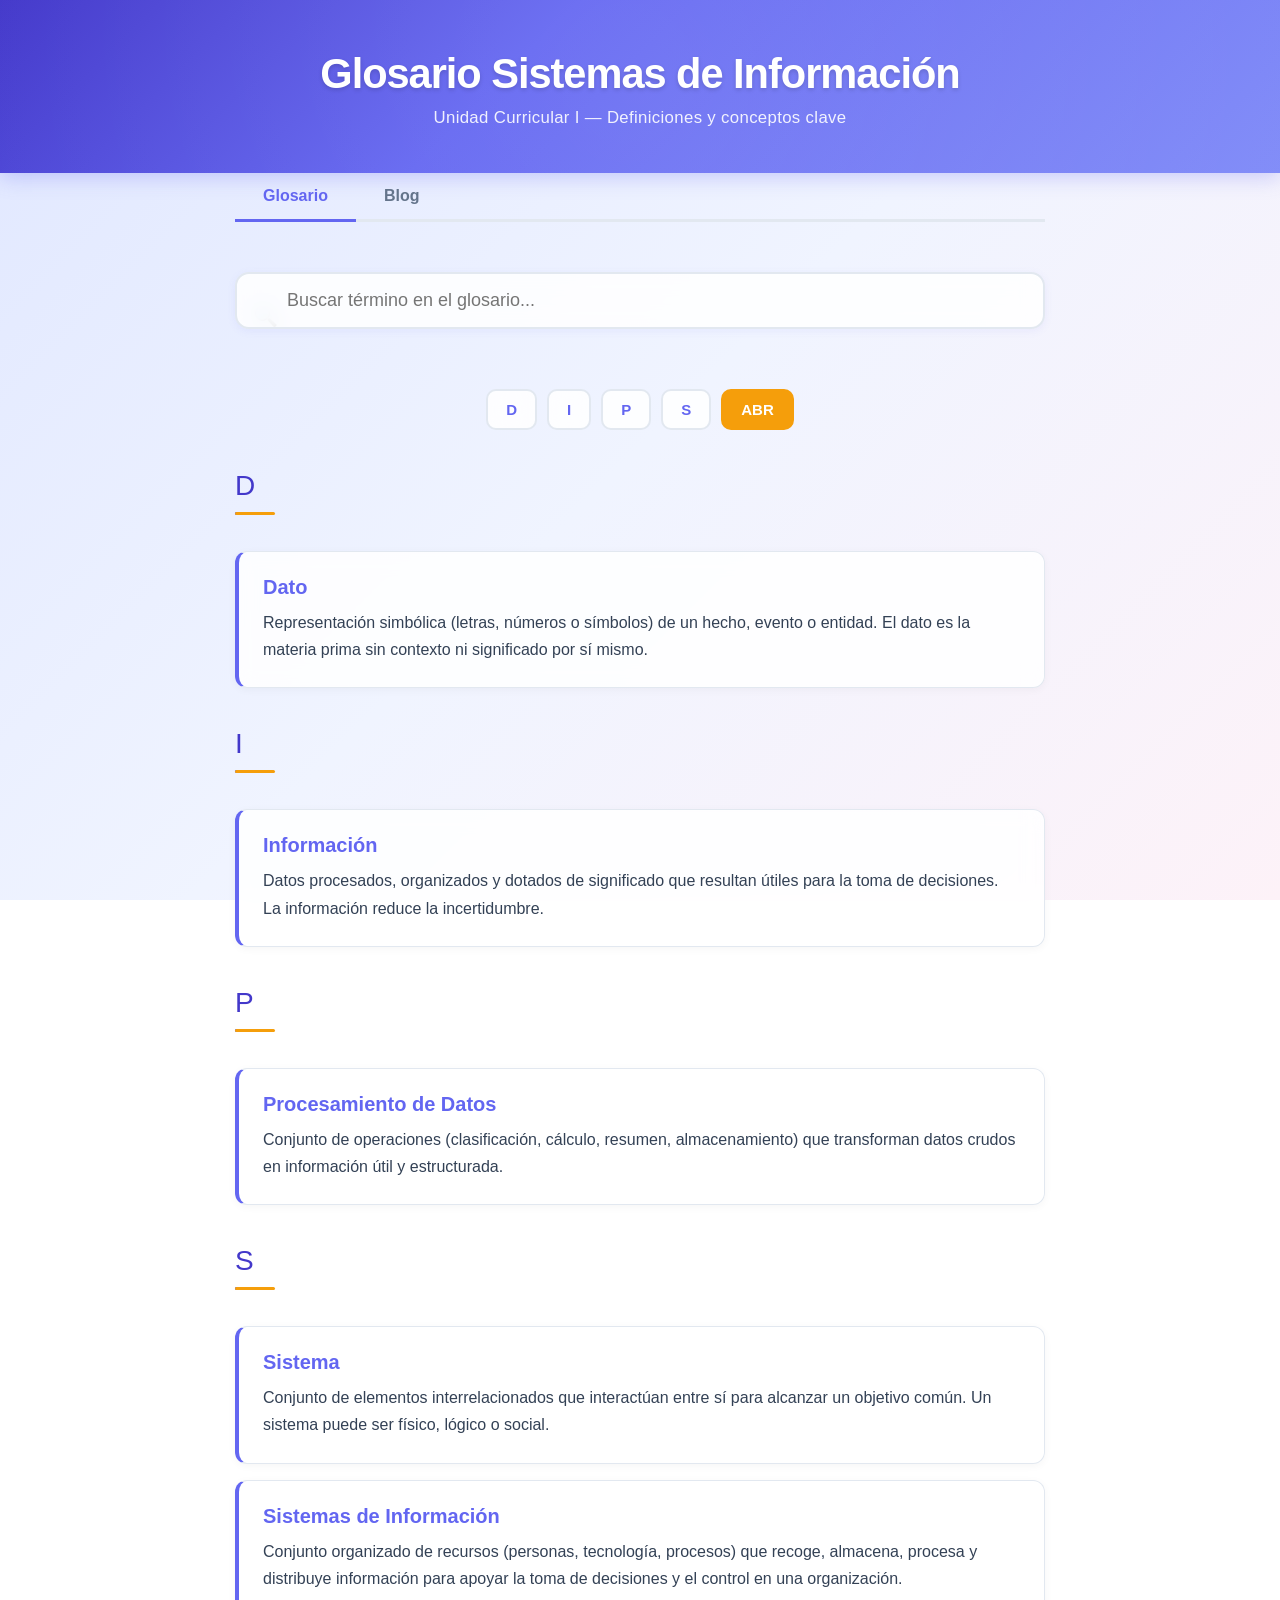
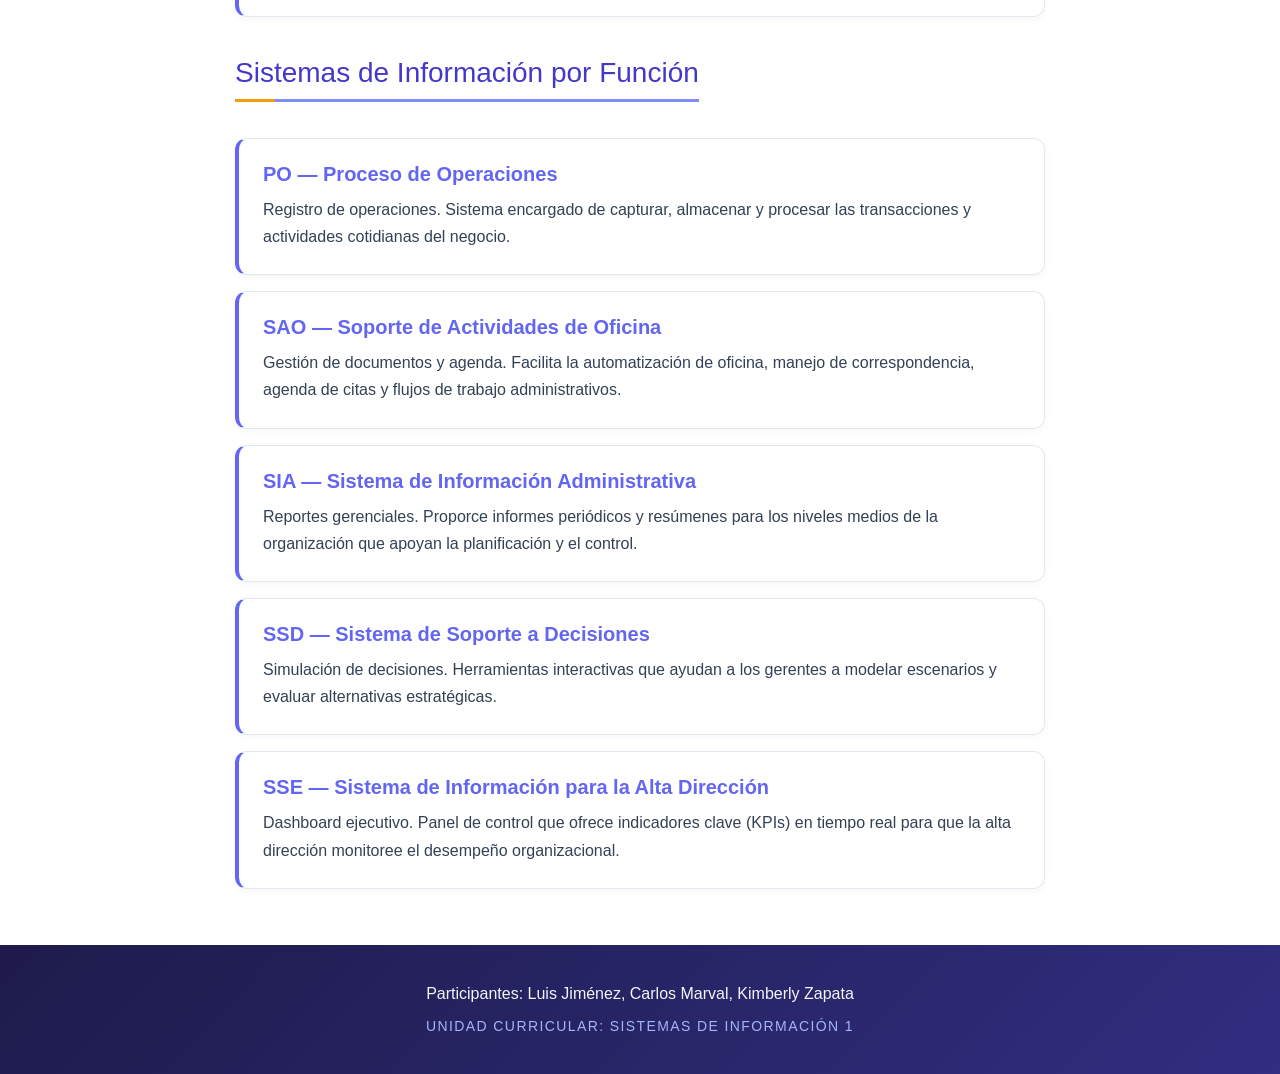
==== index.html @ 0ef41372 "Arreglo de titulos de las entradas" ====
<!DOCTYPE html>
<html lang="es">
<head>
  <meta charset="UTF-8">
  <meta name="viewport" content="width=device-width, initial-scale=1.0">
  <title>Glosario de Sistemas de Información</title>
  <style>
    :root {
      --primary-color: #6366f1;
      --primary-light: #818cf8;
      --secondary-color: #4338ca;
      --accent-color: #f59e0b;
      --bg-light: #f0f4ff;
      --bg-gradient: linear-gradient(135deg, #e0e7ff 0%, #f0f4ff 50%, #fdf2f8 100%);
      --text-main: #334155;
      --text-light: #64748b;
      --border-color: #e2e8f0;
      --card-bg: rgba(255,255,255,0.85);
    }

    * {
      box-sizing: border-box;
    }

    body {
      font-family: 'Segoe UI', Tahoma, Geneva, Verdana, sans-serif;
      margin: 0;
      padding: 0;
      background: var(--bg-gradient);
      background-attachment: fixed;
      color: var(--text-main);
      display: flex;
      flex-direction: column;
      min-height: 100vh;
    }

    /* Header Styles */
    header {
      background: linear-gradient(135deg, #4338ca 0%, #6366f1 40%, #818cf8 100%);
      color: white;
      padding: 50px 20px 45px;
      text-align: center;
      box-shadow: 0 4px 20px rgba(99, 102, 241, 0.3);
      position: relative;
      overflow: hidden;
    }

    header::before {
      content: '';
      position: absolute;
      top: -50%;
      left: -50%;
      width: 200%;
      height: 200%;
      background: radial-gradient(circle, rgba(255,255,255,0.08) 0%, transparent 60%);
      animation: shimmer 8s ease-in-out infinite;
    }

    @keyframes shimmer {
      0%, 100% { transform: translate(0, 0); }
      50% { transform: translate(20px, -20px); }
    }

    header h1 {
      margin: 0 0 10px 0;
      font-size: 2.6rem;
      letter-spacing: -0.025em;
      position: relative;
      z-index: 1;
      text-shadow: 0 2px 4px rgba(0,0,0,0.15);
    }

    header .subtitle {
      margin: 0;
      font-size: 1.05rem;
      opacity: 0.9;
      position: relative;
      z-index: 1;
      font-weight: 300;
      letter-spacing: 0.02em;
    }

    /* Container & Search */
    .glosario-container {
      max-width: 850px;
      margin: 0 auto;
      padding: 40px 20px;
      flex: 1;
      width: 100%;
    }

    .glosario-buscador {
      width: 100%;
      padding: 16px 20px 16px 50px;
      margin-bottom: 30px;
      border: 2px solid var(--border-color);
      border-radius: 14px;
      font-size: 18px;
      box-sizing: border-box;
      box-shadow: 0 2px 8px rgba(99, 102, 241, 0.08);
      transition: border-color 0.3s, box-shadow 0.3s;
      background: var(--card-bg);
      backdrop-filter: blur(10px);
    }

    .glosario-buscador:focus {
      outline: none;
      border-color: var(--primary-color);
      box-shadow: 0 0 0 4px rgba(99, 102, 241, 0.15), 0 4px 12px rgba(99, 102, 241, 0.1);
    }

    .search-wrapper {
      position: relative;
      margin-bottom: 30px;
    }

    .search-icon {
      position: absolute;
      left: 18px;
      top: 50%;
      transform: translateY(-50%);
      font-size: 20px;
      color: var(--text-light);
      pointer-events: none;
    }

    /* ABC Navigation */
    .glosario-abc {
      display: flex;
      flex-wrap: wrap;
      gap: 10px;
      margin-bottom: 40px;
      justify-content: center;
    }

    .abc-btn {
      background: var(--card-bg);
      backdrop-filter: blur(10px);
      border: 2px solid var(--border-color);
      color: var(--primary-color);
      padding: 10px 18px;
      border-radius: 10px;
      cursor: pointer;
      text-decoration: none;
      font-weight: 700;
      font-size: 15px;
      transition: all 0.25s;
    }

    .abc-btn:hover {
      background: var(--primary-color);
      color: white;
      border-color: var(--primary-color);
      transform: translateY(-2px);
      box-shadow: 0 4px 12px rgba(99, 102, 241, 0.3);
    }

    /* Groups & Items */
    .grupo-letra {
      margin-top: 40px;
    }

    .letra-titulo {
      font-size: 28px;
      color: var(--secondary-color);
      margin-bottom: 20px;
      padding-bottom: 10px;
      border-bottom: 3px solid var(--primary-light);
      display: inline-block;
      position: relative;
    }

    .letra-titulo::after {
      content: '';
      position: absolute;
      bottom: -3px;
      left: 0;
      width: 40px;
      height: 3px;
      background: var(--accent-color);
      border-radius: 2px;
    }

    .glosario-lista {
      list-style: none;
      padding: 0;
    }

    .glosario-item {
      background: var(--card-bg);
      backdrop-filter: blur(10px);
      border: 1px solid var(--border-color);
      border-left: 4px solid var(--primary-color);
      padding: 24px;
      margin-bottom: 16px;
      border-radius: 12px;
      box-shadow: 0 2px 8px rgba(0,0,0,0.04);
      transition: transform 0.25s, box-shadow 0.25s;
    }

    .glosario-item:hover {
      transform: translateY(-3px);
      box-shadow: 0 12px 24px -4px rgba(99, 102, 241, 0.12);
      border-left-color: var(--accent-color);
    }

    .termino-nombre {
      font-size: 20px;
      color: var(--primary-color);
      margin: 0 0 10px 0;
      font-weight: 700;
    }

    .termino-def {
      color: var(--text-main);
      margin: 0;
      font-size: 16px;
      line-height: 1.7;
    }

    /* Footer Styles */
    footer {
      background: linear-gradient(135deg, #1e1b4b 0%, #312e81 100%);
      color: #f1f5f9;
      padding: 40px 20px;
      text-align: center;
      width: 100%;
      margin-top: auto;
    }

    .footer-content {
      max-width: 850px;
      margin: 0 auto;
    }

    .footer-participants {
      margin-bottom: 15px;
      font-weight: 500;
      font-size: 16px;
    }

    .footer-unit {
      color: #a5b4fc;
      font-size: 14px;
      text-transform: uppercase;
      letter-spacing: 0.1em;
    }

    
    .tabs-container {
      max-width: 850px;
      margin: 0 auto;
      padding: 0 20px;
      width: 100%;
    }

    .tabs-nav {
      display: flex;
      gap: 0;
      border-bottom: 3px solid var(--border-color);
      margin-bottom: 10px;
    }

    .tab-btn {
      background: transparent;
      border: none;
      padding: 14px 28px;
      font-size: 16px;
      font-weight: 600;
      color: var(--text-light);
      cursor: pointer;
      position: relative;
      transition: color 0.3s;
      border-bottom: 3px solid transparent;
      margin-bottom: -3px;
    }

    .tab-btn:hover {
      color: var(--primary-color);
    }

    .tab-btn.active {
      color: var(--primary-color);
      border-bottom-color: var(--primary-color);
    }

    .tab-content {
      display: none;
    }

    .tab-content.active {
      display: block;
    }

    .blog-card {
      background: #f1f5f9;
      border-radius: 14px;
      padding: 28px 30px;
      margin-bottom: 24px;
      border-left: 5px solid var(--primary-color);
      box-shadow: 0 2px 8px rgba(0,0,0,0.05);
    }

    .blog-card h3 {
      margin: 0 0 12px 0;
      font-size: 20px;
      color: var(--secondary-color);
    }

    .blog-card p {
      margin: 0 0 12px 0;
      font-size: 16px;
      line-height: 1.7;
      color: var(--text-main);
    }

    .blog-card .autor {
      font-size: 14px;
      font-weight: 600;
      color: var(--primary-color);
      text-align: right;
      margin-top: 14px;
    }

    .blog-card .autor span {
      font-weight: 400;
      color: var(--text-light);
    }

    @media (max-width: 600px) {
      header { padding: 35px 15px 30px; }
      header h1 { font-size: 1.8rem; }
      .glosario-item { padding: 16px; }
      .termino-nombre { font-size: 17px; }
      .tab-btn { padding: 12px 18px; font-size: 14px; }
    }
  </style>
</head>
<body>

<header>
  <h1>Glosario Sistemas de Información</h1>
  <p class="subtitle">Unidad Curricular I &mdash; Definiciones y conceptos clave</p>
</header>

<div class="tabs-container">
  <nav class="tabs-nav">
    <button class="tab-btn active" onclick="cambiarTab('glosario')">Glosario</button>
    <button class="tab-btn" onclick="cambiarTab('blog')">Blog</button>
  </nav>
</div>

<div id="tab-glosario" class="tab-content active">
<div class="glosario-container">
  
  <div class="search-wrapper">
    <span class="search-icon">&#128269;</span>
    <input type="text" id="inputBuscar" class="glosario-buscador" onkeyup="buscarTermino()" placeholder="Buscar término en el glosario...">
  </div>

  <div class="glosario-abc">
    <a href="#letra-D" class="abc-btn">D</a>
    <a href="#letra-I" class="abc-btn">I</a>
    <a href="#letra-P" class="abc-btn">P</a>
    <a href="#letra-S" class="abc-btn">S</a>
    <a href="#sec-abreviaturas" class="abc-btn" style="background:var(--accent-color);color:#fff;border-color:var(--accent-color);">ABR</a>
  </div>

  <div id="contenedorTerminos">
    
    <div class="grupo-letra" id="letra-D">
      <div class="letra-titulo">D</div>
      <ul class="glosario-lista">
        <li class="glosario-item">
          <h3 class="termino-nombre">Dato</h3>
          <p class="termino-def">Representación simbólica (letras, números o símbolos) de un hecho, evento o entidad. El dato es la materia prima sin contexto ni significado por sí mismo.</p>
        </li>
      </ul>
    </div>

    <div class="grupo-letra" id="letra-I">
      <div class="letra-titulo">I</div>
      <ul class="glosario-lista">
        <li class="glosario-item">
          <h3 class="termino-nombre">Información</h3>
          <p class="termino-def">Datos procesados, organizados y dotados de significado que resultan útiles para la toma de decisiones. La información reduce la incertidumbre.</p>
        </li>
      </ul>
    </div>

    <div class="grupo-letra" id="letra-P">
      <div class="letra-titulo">P</div>
      <ul class="glosario-lista">
        <li class="glosario-item">
          <h3 class="termino-nombre">Procesamiento de Datos</h3>
          <p class="termino-def">Conjunto de operaciones (clasificación, cálculo, resumen, almacenamiento) que transforman datos crudos en información útil y estructurada.</p>
        </li>
      </ul>
    </div>

    <div class="grupo-letra" id="letra-S">
      <div class="letra-titulo">S</div>
      <ul class="glosario-lista">
        <li class="glosario-item">
          <h3 class="termino-nombre">Sistema</h3>
          <p class="termino-def">Conjunto de elementos interrelacionados que interactúan entre sí para alcanzar un objetivo común. Un sistema puede ser físico, lógico o social.</p>
        </li>
        <li class="glosario-item">
          <h3 class="termino-nombre">Sistemas de Información</h3>
          <p class="termino-def">Conjunto organizado de recursos (personas, tecnología, procesos) que recoge, almacena, procesa y distribuye información para apoyar la toma de decisiones y el control en una organización.</p>
        </li>
      </ul>
    </div>

    <div class="grupo-letra" id="sec-abreviaturas">
      <div class="letra-titulo">Sistemas de Información por Función</div>
      <ul class="glosario-lista">
        <li class="glosario-item">
          <h3 class="termino-nombre">PO &mdash; Proceso de Operaciones</h3>
          <p class="termino-def">Registro de operaciones. Sistema encargado de capturar, almacenar y procesar las transacciones y actividades cotidianas del negocio.</p>
        </li>
        <li class="glosario-item">
          <h3 class="termino-nombre">SAO &mdash; Soporte de Actividades de Oficina</h3>
          <p class="termino-def">Gestión de documentos y agenda. Facilita la automatización de oficina, manejo de correspondencia, agenda de citas y flujos de trabajo administrativos.</p>
        </li>
        <li class="glosario-item">
          <h3 class="termino-nombre">SIA &mdash; Sistema de Información Administrativa</h3>
          <p class="termino-def">Reportes gerenciales. Proporce informes periódicos y resúmenes para los niveles medios de la organización que apoyan la planificación y el control.</p>
        </li>
        <li class="glosario-item">
          <h3 class="termino-nombre">SSD &mdash; Sistema de Soporte a Decisiones</h3>
          <p class="termino-def">Simulación de decisiones. Herramientas interactivas que ayudan a los gerentes a modelar escenarios y evaluar alternativas estratégicas.</p>
        </li>
        <li class="glosario-item">
          <h3 class="termino-nombre">SSE &mdash; Sistema de Información para la Alta Dirección</h3>
          <p class="termino-def">Dashboard ejecutivo. Panel de control que ofrece indicadores clave (KPIs) en tiempo real para que la alta dirección monitoree el desempeño organizacional.</p>
        </li>
      </ul>
    </div>

  </div>
</div>
</div>

<div id="tab-blog" class="tab-content">
  <div class="glosario-container">

    <div class="blog-card">
      <h3>¿Cómo entendimos qué necesitaba PETPULSE? Así lo hicimos.</h3>
      <p>Antes de escribir una sola línea de código, teníamos que responder una pregunta básica: ¿qué necesita exactamente el usuario? Para eso aplicamos dos técnicas que aprendimos en clase y que, honestamente, cambiaron la forma en que pensamos el proyecto.</p>
      <h4>Primero hablamos con la gente — La Entrevista</h4>
      <p>La idea fue simple: en vez de asumir qué problemas tiene un dueño de mascota, fuimos a preguntarles directamente. Diseñamos una entrevista estructurada y la aplicamos a tres perfiles distintos de usuarios.</p>
      <p>Lo que encontramos nos sorprendió por lo obvio que era y lo poco que se habla de ello: la gente pierde los carnets de vacunas todo el tiempo. No es descuido, es que el papel no funciona para esto.</p>
      <p>Algunos hallazgos concretos:</p>
      <ul>
        <li>María, ejecutiva de 34 años, nos dijo que lleva a su perro al veterinario y nunca recuerda cuándo fue la última vacuna.</li>
        <li>José, que tiene 4 mascotas, tiene cuatro carnets distintos que constantemente confunde.</li>
        <li>Andrea, dueña primeriza, simplemente no sabe qué vacunas son obligatorias ni cuándo aplicarlas.</li>
      </ul>
      <p>Esas tres historias nos dieron los tres módulos principales de PETPULSE: historial digital, panel multimascotas y guía con IA para primerizos.</p>
      <h4>Luego lo pusimos en papel — Los Casos de Uso</h4>
      <p>Una vez que sabíamos qué necesitaban los usuarios, teníamos que traducirlo en algo que el equipo pudiera programar sin adivinar. Para eso usamos los Casos de Uso, una técnica que básicamente te obliga a describir paso a paso cómo un usuario interactúa con el sistema.</p>
      <p>El más importante que documentamos fue "Agregar recordatorio de vacuna" — porque conecta exactamente el problema que encontramos en las entrevistas con la solución que construimos:</p>
      <ol>
        <li>El usuario abre el calendario en PETPULSE</li>
        <li>Toca "+ Agregar recordatorio"</li>
        <li>Selecciona el tipo, la mascota y la fecha</li>
        <li>Guarda — y el sistema se encarga del resto: actualiza el calendario y programa la notificación automática</li>
      </ol>
      <p>Simple en papel, pero ese flujo eliminó horas de debate en el equipo sobre cómo debía funcionar esa pantalla.</p>
      <p>El otro caso de uso que documentamos fue la identificación de raza con IA — donde el usuario toma una foto de su mascota y el sistema le dice la raza y le genera un plan de vacunación personalizado. Este nos tomó más tiempo de diseñar porque involucra un actor externo (la API de IA), pero el resultado justificó el esfuerzo.</p>
      <h4>¿Qué aprendimos de todo esto?</h4>
      <p>Que las técnicas de requerimientos no son burocracia académica — son la diferencia entre construir lo que el usuario necesita y construir lo que el equipo asume. Las entrevistas nos dieron el problema real. Los casos de uso nos dieron el mapa para resolverlo. PETPULSE existe como existe gracias a ese orden.</p>
      <div class="autor"><span>Autor:</span> Carlos Marval</div>
    </div>

    <div class="blog-card">
      <h3>Técnica 2: Modelado de Requerimientos con Casos de Uso</h3>
      <h4>¿Qué son los casos de uso?</h4>
      <p>Según Whitten &amp; Bentley, los casos de uso son una técnica de modelado de requerimientos que describe las interacciones entre los actores externos y el sistema de información. Permiten representar de forma clara y sin ambigüedades qué hace el sistema, para quién lo hace y cómo responde ante las acciones del usuario.</p>
      <h5>¿Por qué elegimos esta técnica?</h5>
      <p>Dado que PETPULSE será una aplicación interactiva que integrará módulos de registro médico, alertas automáticas de salud y consumo de APIs de Inteligencia Artificial, era indispensable modelar sin ambigüedades cómo interactuará el usuario con cada módulo del sistema. El modelado con casos de uso nos permite estructurar los requerimientos funcionales de forma visual y narrativa.</p>
      <h5>Los actores del sistema</h5>
      <ul>
        <li><strong>Dueño de mascota (Principal):</strong> Usuario que registra mascotas, agrega recordatorios, consulta historiales y usa la identificación por IA.</li>
        <li><strong>Sistema de Inteligencia Artificial (Secundario):</strong> Procesa fotografías de mascotas para identificar la raza y generar recomendaciones de cuidado.</li>
        <li><strong>Sistema de Notificaciones (Externo):</strong> Envía alertas automáticas al dispositivo móvil del usuario sobre fechas importantes.</li>
      </ul>
      <h5>Casos de uso identificados</h5>
      <p>A partir de los requerimientos obtenidos en las entrevistas, se identificaron los siguientes casos de uso para el MVP de PETPULSE:</p>
      <ul>
        <li>Registrar usuario y mascota.</li>
        <li>Ver historial médico de la mascota.</li>
        <li>Agregar recordatorio de vacuna o cita.</li>
        <li>Ver calendario de eventos y recordatorios.</li>
        <li>Registrar vacuna o desparasitación.</li>
        <li>Identificar raza de mascota con IA.</li>
        <li>Recibir notificación automática de fecha próxima.</li>
      </ul>
      <h5>¿Cómo se ve el flujo del sistema?</h5>
      <p>El actor principal, el <strong>Dueño de Mascota</strong>, interactúa directamente con los siete casos de uso del sistema. Además, dos de estas funcionalidades requieren integración con servicios externos:</p>
      <ul>
        <li><strong>Identificar raza con IA</strong> se comunica con el Sistema de Inteligencia Artificial para analizar la fotografía de la mascota y generar recomendaciones.</li>
        <li><strong>Recibir notificación automática</strong> se conecta con el Sistema de Notificaciones para enviar recordatorios al dispositivo móvil del usuario.</li>
      </ul>
      <p>Este modelado permitió visualizar de forma clara cómo interactúan los usuarios y los servicios externos con PETPULSE, facilitando la organización de las funcionalidades que formarán parte del MVP.</p>
      <div class="autor"><span>Autor:</span> Luis Jiménez</div>
    </div>

    <div class="blog-card">
      <h3>Entrada 3</h3>
      <p> ontenido entrada 3</p>
      <div class="autor"><span>Autor:</span> </div>
    </div>

  </div>
</div>

<footer>
  <div class="footer-content">
    <div class="footer-participants">
      Participantes: Luis Jiménez, Carlos Marval, Kimberly Zapata
    </div>
    <div class="footer-unit">
      Unidad Curricular: Sistemas de Información 1
    </div>
  </div>
</footer>

<script>
function cambiarTab(tab) {
  var tabs = document.querySelectorAll('.tab-content');
  var buttons = document.querySelectorAll('.tab-btn');
  
  tabs.forEach(function(t) { t.classList.remove('active'); });
  buttons.forEach(function(b) { b.classList.remove('active'); });
  
  document.getElementById('tab-' + tab).classList.add('active');
  event.target.classList.add('active');
}

function buscarTermino() {
  var input = document.getElementById('inputBuscar');
  var filter = input.value.toUpperCase();
  var items = document.getElementsByClassName('glosario-item');
  var grupos = document.getElementsByClassName('grupo-letra');

  for (var i = 0; i < items.length; i++) {
    var nombre = items[i].getElementsByClassName('termino-nombre')[0];
    var definicion = items[i].getElementsByClassName('termino-def')[0];
    
    if (nombre || definicion) {
      var txtNombre = nombre.textContent || nombre.innerText;
      var txtDef = definicion.textContent || definicion.innerText;
      
      if (txtNombre.toUpperCase().indexOf(filter) > -1 || txtDef.toUpperCase().indexOf(filter) > -1) {
        items[i].style.display = "";
      } else {
        items[i].style.display = "none";
      }
    }
  }

  for (var j = 0; j < grupos.length; j++) {
    var itemsEnGrupo = grupos[j].getElementsByClassName('glosario-item');
    var algunVisible = false;
    for (var k = 0; k < itemsEnGrupo.length; k++) {
      if (itemsEnGrupo[k].style.display !== "none") {
        algunVisible = true;
        break;
      }
    }
    grupos[j].style.display = algunVisible ? "" : "none";
  }
}
</script>

</body>
</html>
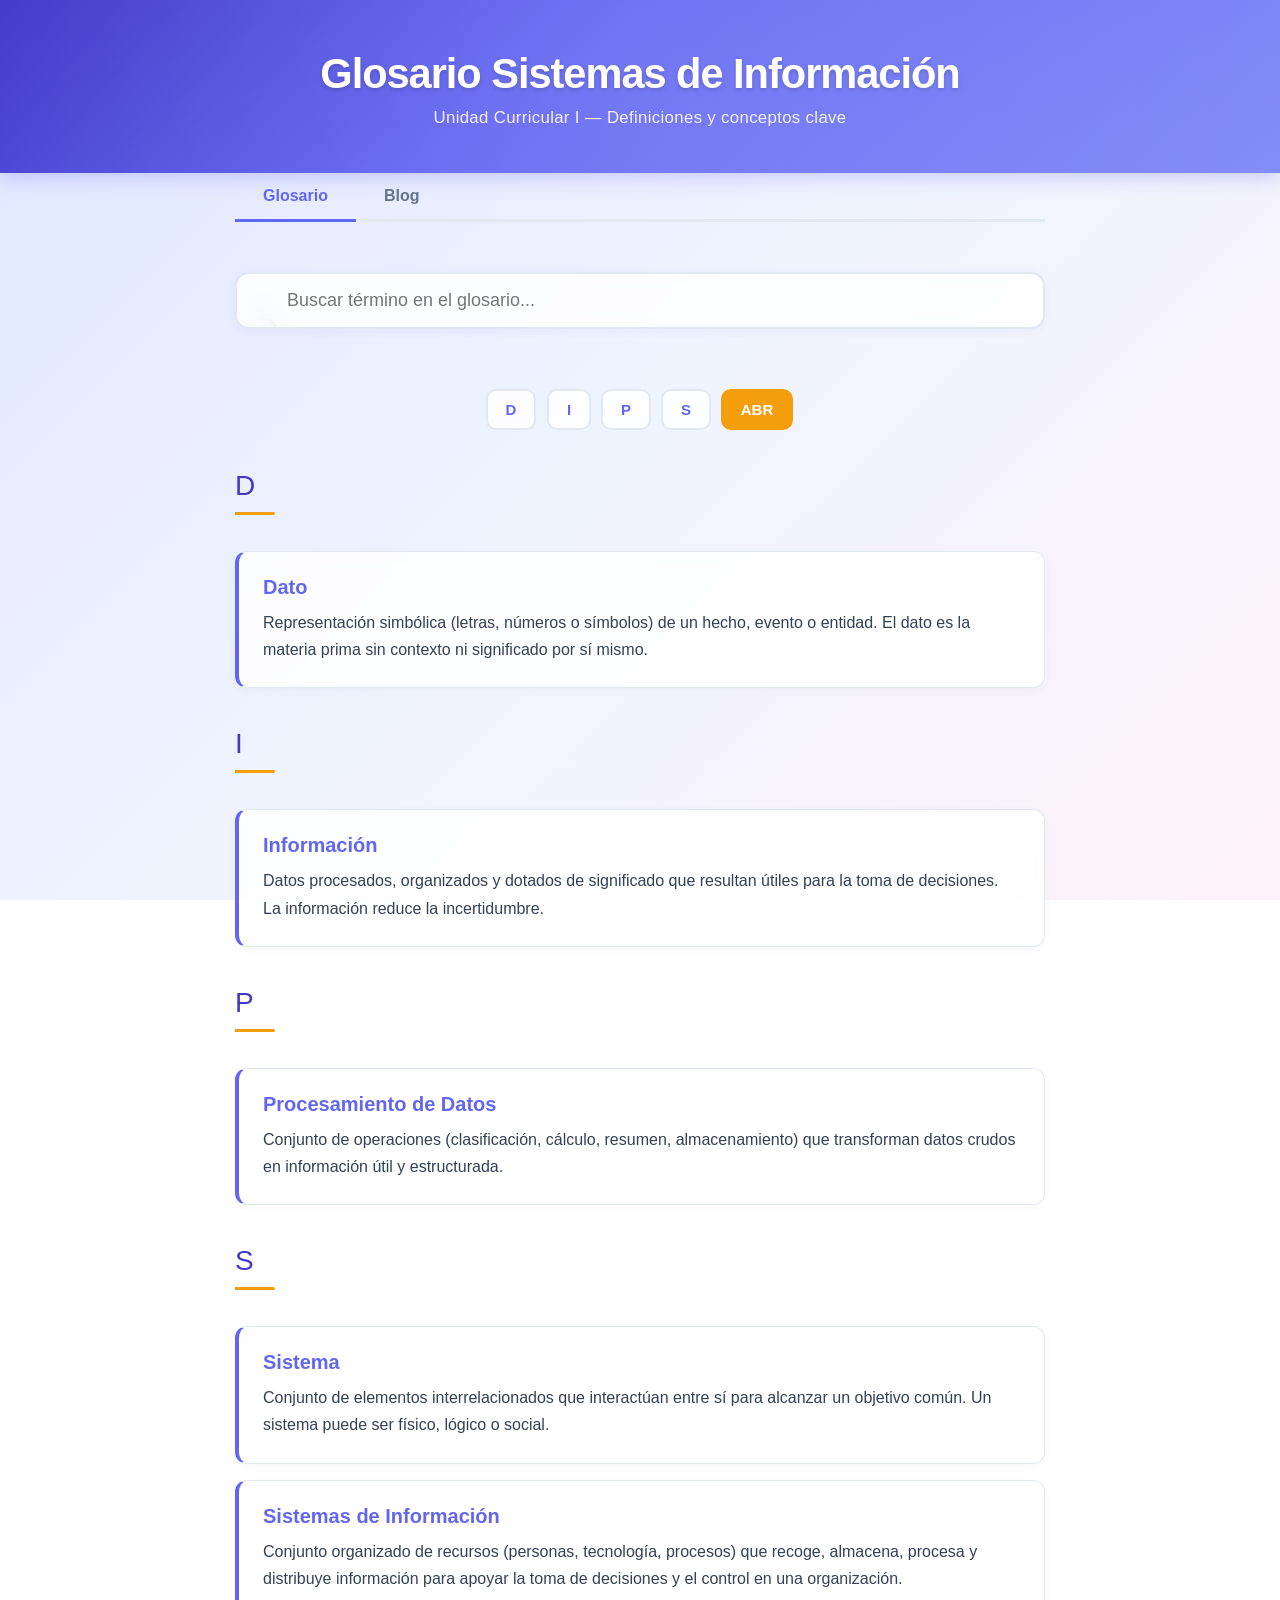
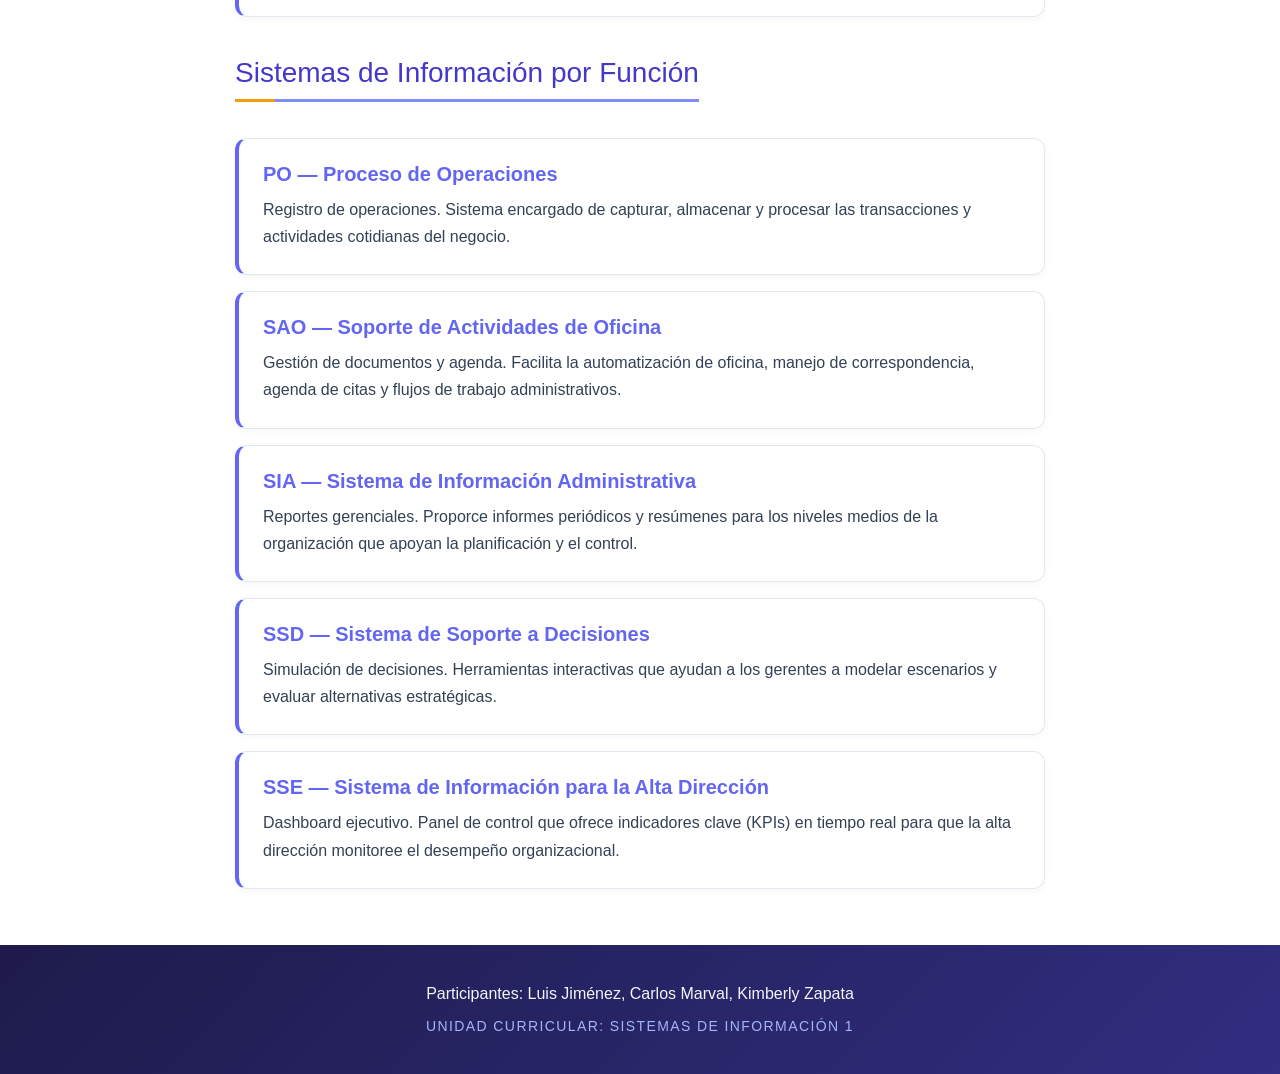
==== commit 9136a4a6: "aporte carolina zapata" ====
--- a/index.html
+++ b/index.html
@@ -508,9 +508,51 @@
     </div>
 
     <div class="blog-card">
-      <h3>Entrada 3</h3>
-      <p> ontenido entrada 3</p>
-      <div class="autor"><span>Autor:</span> </div>
+      <h3>Ejemplo de caso de uso: Agregar recordatorio de vacuna</h3>
+      <p>Este caso de uso fue seleccionado por ser el más representativo del valor central del sistema: conecta directamente el problema detectado en las entrevistas con la solución tecnológica.</p>
+      <h5>Actor principal</h5>
+      <p>Dueño de mascota.</p>
+      <h5>Antes de comenzar</h5>
+      <p>El usuario tiene sesión iniciada y al menos una mascota registrada.</p>
+      <h5>¿Cómo funciona?</h5>
+      <ol>
+        <li>Abre la pantalla de Calendario.</li>
+        <li>Toca <strong>+ Agregar recordatorio</strong>.</li>
+        <li>Se despliega el formulario.</li>
+        <li>Selecciona el tipo: Vacuna.</li>
+        <li>Selecciona la mascota.</li>
+        <li>Escribe una descripción.</li>
+        <li>Selecciona la fecha.</li>
+        <li>Toca <strong>Guardar recordatorio</strong>.</li>
+        <li>El sistema confirma y actualiza el calendario con un indicador de color.</li>
+      </ol>
+      <h5>¿Qué pasa si ocurre un error?</h5>
+      <p>Si selecciona una fecha anterior a la actual, el sistema muestra un mensaje de error y solicita una fecha futura.</p>
+      <h5>Resultado</h5>
+      <p>El recordatorio queda registrado y se programa la notificación automática.</p>
+      <hr>
+      <h4>Ejemplo de caso de uso: Identificar raza de mascota con Inteligencia Artificial</h4>
+      <h5>Actores involucrados</h5>
+      <ul>
+        <li><strong>Dueño de mascota (Principal).</strong></li>
+        <li><strong>Sistema de IA (Secundario).</strong></li>
+      </ul>
+      <h5>¿Cómo funciona?</h5>
+      <ol>
+        <li>Accede a la función de identificación.</li>
+        <li>Toma una fotografía de su mascota.</li>
+        <li>El sistema envía la imagen al motor de IA.</li>
+        <li>La IA detecta la raza con un porcentaje de confianza.</li>
+        <li>PETPULSE muestra el resultado y sus características.</li>
+        <li>El sistema genera automáticamente el calendario de vacunación recomendado.</li>
+        <li>El usuario guarda esta información.</li>
+      </ol>
+      <h5>Resultado</h5>
+      <p>La raza queda registrada en el perfil y se genera un plan de cuidado personalizado.</p>
+      <hr>
+      <h4>Conclusión</h4>
+      <p>La aplicación combinada de estas dos técnicas del ciclo de vida del desarrollo de sistemas — la Entrevista y el Modelado con Casos de Uso — ha permitido al equipo construir una base sólida, justificada y orientada al usuario real para el proyecto PETPULSE. Por un lado, las entrevistas permitieron empatizar con el usuario final y validar que la desorganización es un problema real. Por otro lado, el modelado con casos de uso tradujo esos hallazgos en especificaciones técnicas claras, eliminando ambigüedades. Tal como lo plantean Whitten &amp; Bentley, estas técnicas son complementarias por naturaleza y garantizan que el MVP de PETPULSE resuelva efectivamente el caos operativo en la gestión de la salud animal.</p>
+      <div class="autor"><span>Autor:</span> Kimberly  Zapata</div>
     </div>
 
   </div>
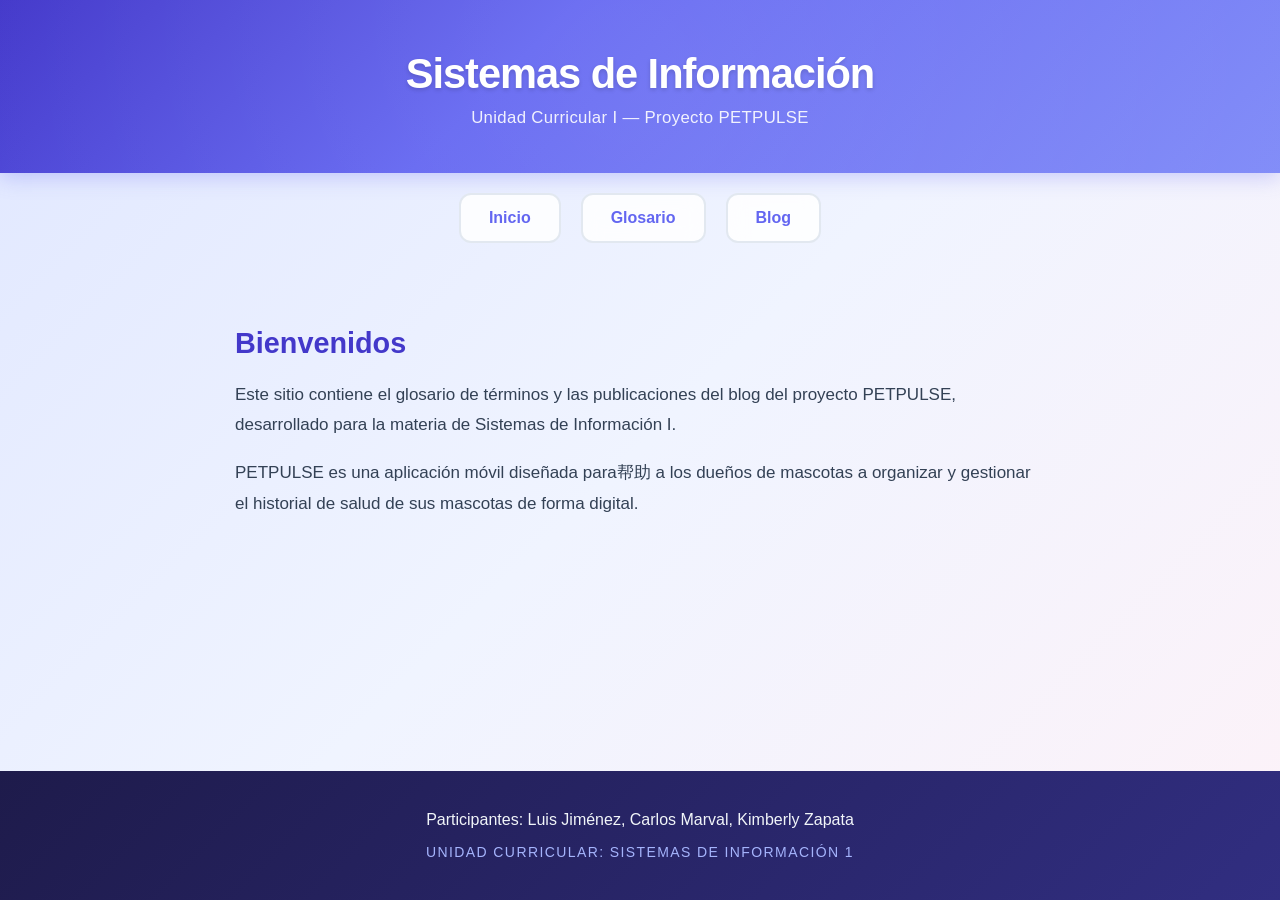
==== commit 864ec3b9: "Cambio de formato para un mejor manejo" ====
--- a/index.html
+++ b/index.html
@@ -3,7 +3,7 @@
 <head>
   <meta charset="UTF-8">
   <meta name="viewport" content="width=device-width, initial-scale=1.0">
-  <title>Glosario de Sistemas de Información</title>
+  <title>Sistemas de Información</title>
   <style>
     :root {
       --primary-color: #6366f1;
@@ -18,9 +18,7 @@
       --card-bg: rgba(255,255,255,0.85);
     }
 
-    * {
-      box-sizing: border-box;
-    }
+    * { box-sizing: border-box; }
 
     body {
       font-family: 'Segoe UI', Tahoma, Geneva, Verdana, sans-serif;
@@ -34,7 +32,6 @@
       min-height: 100vh;
     }
 
-    /* Header Styles */
     header {
       background: linear-gradient(135deg, #4338ca 0%, #6366f1 40%, #818cf8 100%);
       color: white;
@@ -80,8 +77,38 @@
       letter-spacing: 0.02em;
     }
 
-    /* Container & Search */
-    .glosario-container {
+    nav {
+      max-width: 850px;
+      margin: 0 auto;
+      padding: 20px;
+      display: flex;
+      justify-content: center;
+      gap: 20px;
+      flex-wrap: wrap;
+    }
+
+    nav a {
+      text-decoration: none;
+      background: var(--card-bg);
+      backdrop-filter: blur(10px);
+      border: 2px solid var(--border-color);
+      color: var(--primary-color);
+      padding: 14px 28px;
+      border-radius: 12px;
+      font-weight: 600;
+      font-size: 16px;
+      transition: all 0.3s;
+    }
+
+    nav a:hover {
+      background: var(--primary-color);
+      color: white;
+      border-color: var(--primary-color);
+      transform: translateY(-2px);
+      box-shadow: 0 4px 12px rgba(99, 102, 241, 0.3);
+    }
+
+    .home-content {
       max-width: 850px;
       margin: 0 auto;
       padding: 40px 20px;
@@ -89,136 +116,19 @@
       width: 100%;
     }
 
-    .glosario-buscador {
-      width: 100%;
-      padding: 16px 20px 16px 50px;
-      margin-bottom: 30px;
-      border: 2px solid var(--border-color);
-      border-radius: 14px;
-      font-size: 18px;
-      box-sizing: border-box;
-      box-shadow: 0 2px 8px rgba(99, 102, 241, 0.08);
-      transition: border-color 0.3s, box-shadow 0.3s;
-      background: var(--card-bg);
-      backdrop-filter: blur(10px);
+    .home-content h2 {
+      color: var(--secondary-color);
+      font-size: 1.8rem;
+      margin-bottom: 20px;
     }
 
-    .glosario-buscador:focus {
-      outline: none;
-      border-color: var(--primary-color);
-      box-shadow: 0 0 0 4px rgba(99, 102, 241, 0.15), 0 4px 12px rgba(99, 102, 241, 0.1);
+    .home-content p {
+      font-size: 17px;
+      line-height: 1.8;
+      color: var(--text-main);
+      margin-bottom: 16px;
     }
 
-    .search-wrapper {
-      position: relative;
-      margin-bottom: 30px;
-    }
-
-    .search-icon {
-      position: absolute;
-      left: 18px;
-      top: 50%;
-      transform: translateY(-50%);
-      font-size: 20px;
-      color: var(--text-light);
-      pointer-events: none;
-    }
-
-    /* ABC Navigation */
-    .glosario-abc {
-      display: flex;
-      flex-wrap: wrap;
-      gap: 10px;
-      margin-bottom: 40px;
-      justify-content: center;
-    }
-
-    .abc-btn {
-      background: var(--card-bg);
-      backdrop-filter: blur(10px);
-      border: 2px solid var(--border-color);
-      color: var(--primary-color);
-      padding: 10px 18px;
-      border-radius: 10px;
-      cursor: pointer;
-      text-decoration: none;
-      font-weight: 700;
-      font-size: 15px;
-      transition: all 0.25s;
-    }
-
-    .abc-btn:hover {
-      background: var(--primary-color);
-      color: white;
-      border-color: var(--primary-color);
-      transform: translateY(-2px);
-      box-shadow: 0 4px 12px rgba(99, 102, 241, 0.3);
-    }
-
-    /* Groups & Items */
-    .grupo-letra {
-      margin-top: 40px;
-    }
-
-    .letra-titulo {
-      font-size: 28px;
-      color: var(--secondary-color);
-      margin-bottom: 20px;
-      padding-bottom: 10px;
-      border-bottom: 3px solid var(--primary-light);
-      display: inline-block;
-      position: relative;
-    }
-
-    .letra-titulo::after {
-      content: '';
-      position: absolute;
-      bottom: -3px;
-      left: 0;
-      width: 40px;
-      height: 3px;
-      background: var(--accent-color);
-      border-radius: 2px;
-    }
-
-    .glosario-lista {
-      list-style: none;
-      padding: 0;
-    }
-
-    .glosario-item {
-      background: var(--card-bg);
-      backdrop-filter: blur(10px);
-      border: 1px solid var(--border-color);
-      border-left: 4px solid var(--primary-color);
-      padding: 24px;
-      margin-bottom: 16px;
-      border-radius: 12px;
-      box-shadow: 0 2px 8px rgba(0,0,0,0.04);
-      transition: transform 0.25s, box-shadow 0.25s;
-    }
-
-    .glosario-item:hover {
-      transform: translateY(-3px);
-      box-shadow: 0 12px 24px -4px rgba(99, 102, 241, 0.12);
-      border-left-color: var(--accent-color);
-    }
-
-    .termino-nombre {
-      font-size: 20px;
-      color: var(--primary-color);
-      margin: 0 0 10px 0;
-      font-weight: 700;
-    }
-
-    .termino-def {
-      color: var(--text-main);
-      margin: 0;
-      font-size: 16px;
-      line-height: 1.7;
-    }
-
-    /* Footer Styles */
     footer {
       background: linear-gradient(135deg, #1e1b4b 0%, #312e81 100%);
       color: #f1f5f9;
@@ -246,316 +156,30 @@
       letter-spacing: 0.1em;
     }
 
-    
-    .tabs-container {
-      max-width: 850px;
-      margin: 0 auto;
-      padding: 0 20px;
-      width: 100%;
-    }
-
-    .tabs-nav {
-      display: flex;
-      gap: 0;
-      border-bottom: 3px solid var(--border-color);
-      margin-bottom: 10px;
-    }
-
-    .tab-btn {
-      background: transparent;
-      border: none;
-      padding: 14px 28px;
-      font-size: 16px;
-      font-weight: 600;
-      color: var(--text-light);
-      cursor: pointer;
-      position: relative;
-      transition: color 0.3s;
-      border-bottom: 3px solid transparent;
-      margin-bottom: -3px;
-    }
-
-    .tab-btn:hover {
-      color: var(--primary-color);
-    }
-
-    .tab-btn.active {
-      color: var(--primary-color);
-      border-bottom-color: var(--primary-color);
-    }
-
-    .tab-content {
-      display: none;
-    }
-
-    .tab-content.active {
-      display: block;
-    }
-
-    .blog-card {
-      background: #f1f5f9;
-      border-radius: 14px;
-      padding: 28px 30px;
-      margin-bottom: 24px;
-      border-left: 5px solid var(--primary-color);
-      box-shadow: 0 2px 8px rgba(0,0,0,0.05);
-    }
-
-    .blog-card h3 {
-      margin: 0 0 12px 0;
-      font-size: 20px;
-      color: var(--secondary-color);
-    }
-
-    .blog-card p {
-      margin: 0 0 12px 0;
-      font-size: 16px;
-      line-height: 1.7;
-      color: var(--text-main);
-    }
-
-    .blog-card .autor {
-      font-size: 14px;
-      font-weight: 600;
-      color: var(--primary-color);
-      text-align: right;
-      margin-top: 14px;
-    }
-
-    .blog-card .autor span {
-      font-weight: 400;
-      color: var(--text-light);
-    }
-
     @media (max-width: 600px) {
       header { padding: 35px 15px 30px; }
       header h1 { font-size: 1.8rem; }
-      .glosario-item { padding: 16px; }
-      .termino-nombre { font-size: 17px; }
-      .tab-btn { padding: 12px 18px; font-size: 14px; }
+      nav a { padding: 12px 18px; font-size: 14px; }
     }
   </style>
 </head>
 <body>
 
 <header>
-  <h1>Glosario Sistemas de Información</h1>
-  <p class="subtitle">Unidad Curricular I &mdash; Definiciones y conceptos clave</p>
+  <h1>Sistemas de Información</h1>
+  <p class="subtitle">Unidad Curricular I &mdash; Proyecto PETPULSE</p>
 </header>
 
-<div class="tabs-container">
-  <nav class="tabs-nav">
-    <button class="tab-btn active" onclick="cambiarTab('glosario')">Glosario</button>
-    <button class="tab-btn" onclick="cambiarTab('blog')">Blog</button>
-  </nav>
-</div>
+<nav>
+  <a href="index.html">Inicio</a>
+  <a href="glosario.html">Glosario</a>
+  <a href="blog.html">Blog</a>
+</nav>
 
-<div id="tab-glosario" class="tab-content active">
-<div class="glosario-container">
-  
-  <div class="search-wrapper">
-    <span class="search-icon">&#128269;</span>
-    <input type="text" id="inputBuscar" class="glosario-buscador" onkeyup="buscarTermino()" placeholder="Buscar término en el glosario...">
-  </div>
-
-  <div class="glosario-abc">
-    <a href="#letra-D" class="abc-btn">D</a>
-    <a href="#letra-I" class="abc-btn">I</a>
-    <a href="#letra-P" class="abc-btn">P</a>
-    <a href="#letra-S" class="abc-btn">S</a>
-    <a href="#sec-abreviaturas" class="abc-btn" style="background:var(--accent-color);color:#fff;border-color:var(--accent-color);">ABR</a>
-  </div>
-
-  <div id="contenedorTerminos">
-    
-    <div class="grupo-letra" id="letra-D">
-      <div class="letra-titulo">D</div>
-      <ul class="glosario-lista">
-        <li class="glosario-item">
-          <h3 class="termino-nombre">Dato</h3>
-          <p class="termino-def">Representación simbólica (letras, números o símbolos) de un hecho, evento o entidad. El dato es la materia prima sin contexto ni significado por sí mismo.</p>
-        </li>
-      </ul>
-    </div>
-
-    <div class="grupo-letra" id="letra-I">
-      <div class="letra-titulo">I</div>
-      <ul class="glosario-lista">
-        <li class="glosario-item">
-          <h3 class="termino-nombre">Información</h3>
-          <p class="termino-def">Datos procesados, organizados y dotados de significado que resultan útiles para la toma de decisiones. La información reduce la incertidumbre.</p>
-        </li>
-      </ul>
-    </div>
-
-    <div class="grupo-letra" id="letra-P">
-      <div class="letra-titulo">P</div>
-      <ul class="glosario-lista">
-        <li class="glosario-item">
-          <h3 class="termino-nombre">Procesamiento de Datos</h3>
-          <p class="termino-def">Conjunto de operaciones (clasificación, cálculo, resumen, almacenamiento) que transforman datos crudos en información útil y estructurada.</p>
-        </li>
-      </ul>
-    </div>
-
-    <div class="grupo-letra" id="letra-S">
-      <div class="letra-titulo">S</div>
-      <ul class="glosario-lista">
-        <li class="glosario-item">
-          <h3 class="termino-nombre">Sistema</h3>
-          <p class="termino-def">Conjunto de elementos interrelacionados que interactúan entre sí para alcanzar un objetivo común. Un sistema puede ser físico, lógico o social.</p>
-        </li>
-        <li class="glosario-item">
-          <h3 class="termino-nombre">Sistemas de Información</h3>
-          <p class="termino-def">Conjunto organizado de recursos (personas, tecnología, procesos) que recoge, almacena, procesa y distribuye información para apoyar la toma de decisiones y el control en una organización.</p>
-        </li>
-      </ul>
-    </div>
-
-    <div class="grupo-letra" id="sec-abreviaturas">
-      <div class="letra-titulo">Sistemas de Información por Función</div>
-      <ul class="glosario-lista">
-        <li class="glosario-item">
-          <h3 class="termino-nombre">PO &mdash; Proceso de Operaciones</h3>
-          <p class="termino-def">Registro de operaciones. Sistema encargado de capturar, almacenar y procesar las transacciones y actividades cotidianas del negocio.</p>
-        </li>
-        <li class="glosario-item">
-          <h3 class="termino-nombre">SAO &mdash; Soporte de Actividades de Oficina</h3>
-          <p class="termino-def">Gestión de documentos y agenda. Facilita la automatización de oficina, manejo de correspondencia, agenda de citas y flujos de trabajo administrativos.</p>
-        </li>
-        <li class="glosario-item">
-          <h3 class="termino-nombre">SIA &mdash; Sistema de Información Administrativa</h3>
-          <p class="termino-def">Reportes gerenciales. Proporce informes periódicos y resúmenes para los niveles medios de la organización que apoyan la planificación y el control.</p>
-        </li>
-        <li class="glosario-item">
-          <h3 class="termino-nombre">SSD &mdash; Sistema de Soporte a Decisiones</h3>
-          <p class="termino-def">Simulación de decisiones. Herramientas interactivas que ayudan a los gerentes a modelar escenarios y evaluar alternativas estratégicas.</p>
-        </li>
-        <li class="glosario-item">
-          <h3 class="termino-nombre">SSE &mdash; Sistema de Información para la Alta Dirección</h3>
-          <p class="termino-def">Dashboard ejecutivo. Panel de control que ofrece indicadores clave (KPIs) en tiempo real para que la alta dirección monitoree el desempeño organizacional.</p>
-        </li>
-      </ul>
-    </div>
-
-  </div>
-</div>
-</div>
-
-<div id="tab-blog" class="tab-content">
-  <div class="glosario-container">
-
-    <div class="blog-card">
-      <h3>¿Cómo entendimos qué necesitaba PETPULSE? Así lo hicimos.</h3>
-      <p>Antes de escribir una sola línea de código, teníamos que responder una pregunta básica: ¿qué necesita exactamente el usuario? Para eso aplicamos dos técnicas que aprendimos en clase y que, honestamente, cambiaron la forma en que pensamos el proyecto.</p>
-      <h4>Primero hablamos con la gente — La Entrevista</h4>
-      <p>La idea fue simple: en vez de asumir qué problemas tiene un dueño de mascota, fuimos a preguntarles directamente. Diseñamos una entrevista estructurada y la aplicamos a tres perfiles distintos de usuarios.</p>
-      <p>Lo que encontramos nos sorprendió por lo obvio que era y lo poco que se habla de ello: la gente pierde los carnets de vacunas todo el tiempo. No es descuido, es que el papel no funciona para esto.</p>
-      <p>Algunos hallazgos concretos:</p>
-      <ul>
-        <li>María, ejecutiva de 34 años, nos dijo que lleva a su perro al veterinario y nunca recuerda cuándo fue la última vacuna.</li>
-        <li>José, que tiene 4 mascotas, tiene cuatro carnets distintos que constantemente confunde.</li>
-        <li>Andrea, dueña primeriza, simplemente no sabe qué vacunas son obligatorias ni cuándo aplicarlas.</li>
-      </ul>
-      <p>Esas tres historias nos dieron los tres módulos principales de PETPULSE: historial digital, panel multimascotas y guía con IA para primerizos.</p>
-      <h4>Luego lo pusimos en papel — Los Casos de Uso</h4>
-      <p>Una vez que sabíamos qué necesitaban los usuarios, teníamos que traducirlo en algo que el equipo pudiera programar sin adivinar. Para eso usamos los Casos de Uso, una técnica que básicamente te obliga a describir paso a paso cómo un usuario interactúa con el sistema.</p>
-      <p>El más importante que documentamos fue "Agregar recordatorio de vacuna" — porque conecta exactamente el problema que encontramos en las entrevistas con la solución que construimos:</p>
-      <ol>
-        <li>El usuario abre el calendario en PETPULSE</li>
-        <li>Toca "+ Agregar recordatorio"</li>
-        <li>Selecciona el tipo, la mascota y la fecha</li>
-        <li>Guarda — y el sistema se encarga del resto: actualiza el calendario y programa la notificación automática</li>
-      </ol>
-      <p>Simple en papel, pero ese flujo eliminó horas de debate en el equipo sobre cómo debía funcionar esa pantalla.</p>
-      <p>El otro caso de uso que documentamos fue la identificación de raza con IA — donde el usuario toma una foto de su mascota y el sistema le dice la raza y le genera un plan de vacunación personalizado. Este nos tomó más tiempo de diseñar porque involucra un actor externo (la API de IA), pero el resultado justificó el esfuerzo.</p>
-      <h4>¿Qué aprendimos de todo esto?</h4>
-      <p>Que las técnicas de requerimientos no son burocracia académica — son la diferencia entre construir lo que el usuario necesita y construir lo que el equipo asume. Las entrevistas nos dieron el problema real. Los casos de uso nos dieron el mapa para resolverlo. PETPULSE existe como existe gracias a ese orden.</p>
-      <div class="autor"><span>Autor:</span> Carlos Marval</div>
-    </div>
-
-    <div class="blog-card">
-      <h3>Técnica 2: Modelado de Requerimientos con Casos de Uso</h3>
-      <h4>¿Qué son los casos de uso?</h4>
-      <p>Según Whitten &amp; Bentley, los casos de uso son una técnica de modelado de requerimientos que describe las interacciones entre los actores externos y el sistema de información. Permiten representar de forma clara y sin ambigüedades qué hace el sistema, para quién lo hace y cómo responde ante las acciones del usuario.</p>
-      <h5>¿Por qué elegimos esta técnica?</h5>
-      <p>Dado que PETPULSE será una aplicación interactiva que integrará módulos de registro médico, alertas automáticas de salud y consumo de APIs de Inteligencia Artificial, era indispensable modelar sin ambigüedades cómo interactuará el usuario con cada módulo del sistema. El modelado con casos de uso nos permite estructurar los requerimientos funcionales de forma visual y narrativa.</p>
-      <h5>Los actores del sistema</h5>
-      <ul>
-        <li><strong>Dueño de mascota (Principal):</strong> Usuario que registra mascotas, agrega recordatorios, consulta historiales y usa la identificación por IA.</li>
-        <li><strong>Sistema de Inteligencia Artificial (Secundario):</strong> Procesa fotografías de mascotas para identificar la raza y generar recomendaciones de cuidado.</li>
-        <li><strong>Sistema de Notificaciones (Externo):</strong> Envía alertas automáticas al dispositivo móvil del usuario sobre fechas importantes.</li>
-      </ul>
-      <h5>Casos de uso identificados</h5>
-      <p>A partir de los requerimientos obtenidos en las entrevistas, se identificaron los siguientes casos de uso para el MVP de PETPULSE:</p>
-      <ul>
-        <li>Registrar usuario y mascota.</li>
-        <li>Ver historial médico de la mascota.</li>
-        <li>Agregar recordatorio de vacuna o cita.</li>
-        <li>Ver calendario de eventos y recordatorios.</li>
-        <li>Registrar vacuna o desparasitación.</li>
-        <li>Identificar raza de mascota con IA.</li>
-        <li>Recibir notificación automática de fecha próxima.</li>
-      </ul>
-      <h5>¿Cómo se ve el flujo del sistema?</h5>
-      <p>El actor principal, el <strong>Dueño de Mascota</strong>, interactúa directamente con los siete casos de uso del sistema. Además, dos de estas funcionalidades requieren integración con servicios externos:</p>
-      <ul>
-        <li><strong>Identificar raza con IA</strong> se comunica con el Sistema de Inteligencia Artificial para analizar la fotografía de la mascota y generar recomendaciones.</li>
-        <li><strong>Recibir notificación automática</strong> se conecta con el Sistema de Notificaciones para enviar recordatorios al dispositivo móvil del usuario.</li>
-      </ul>
-      <p>Este modelado permitió visualizar de forma clara cómo interactúan los usuarios y los servicios externos con PETPULSE, facilitando la organización de las funcionalidades que formarán parte del MVP.</p>
-      <div class="autor"><span>Autor:</span> Luis Jiménez</div>
-    </div>
-
-    <div class="blog-card">
-      <h3>Ejemplo de caso de uso: Agregar recordatorio de vacuna</h3>
-      <p>Este caso de uso fue seleccionado por ser el más representativo del valor central del sistema: conecta directamente el problema detectado en las entrevistas con la solución tecnológica.</p>
-      <h5>Actor principal</h5>
-      <p>Dueño de mascota.</p>
-      <h5>Antes de comenzar</h5>
-      <p>El usuario tiene sesión iniciada y al menos una mascota registrada.</p>
-      <h5>¿Cómo funciona?</h5>
-      <ol>
-        <li>Abre la pantalla de Calendario.</li>
-        <li>Toca <strong>+ Agregar recordatorio</strong>.</li>
-        <li>Se despliega el formulario.</li>
-        <li>Selecciona el tipo: Vacuna.</li>
-        <li>Selecciona la mascota.</li>
-        <li>Escribe una descripción.</li>
-        <li>Selecciona la fecha.</li>
-        <li>Toca <strong>Guardar recordatorio</strong>.</li>
-        <li>El sistema confirma y actualiza el calendario con un indicador de color.</li>
-      </ol>
-      <h5>¿Qué pasa si ocurre un error?</h5>
-      <p>Si selecciona una fecha anterior a la actual, el sistema muestra un mensaje de error y solicita una fecha futura.</p>
-      <h5>Resultado</h5>
-      <p>El recordatorio queda registrado y se programa la notificación automática.</p>
-      <hr>
-      <h4>Ejemplo de caso de uso: Identificar raza de mascota con Inteligencia Artificial</h4>
-      <h5>Actores involucrados</h5>
-      <ul>
-        <li><strong>Dueño de mascota (Principal).</strong></li>
-        <li><strong>Sistema de IA (Secundario).</strong></li>
-      </ul>
-      <h5>¿Cómo funciona?</h5>
-      <ol>
-        <li>Accede a la función de identificación.</li>
-        <li>Toma una fotografía de su mascota.</li>
-        <li>El sistema envía la imagen al motor de IA.</li>
-        <li>La IA detecta la raza con un porcentaje de confianza.</li>
-        <li>PETPULSE muestra el resultado y sus características.</li>
-        <li>El sistema genera automáticamente el calendario de vacunación recomendado.</li>
-        <li>El usuario guarda esta información.</li>
-      </ol>
-      <h5>Resultado</h5>
-      <p>La raza queda registrada en el perfil y se genera un plan de cuidado personalizado.</p>
-      <hr>
-      <h4>Conclusión</h4>
-      <p>La aplicación combinada de estas dos técnicas del ciclo de vida del desarrollo de sistemas — la Entrevista y el Modelado con Casos de Uso — ha permitido al equipo construir una base sólida, justificada y orientada al usuario real para el proyecto PETPULSE. Por un lado, las entrevistas permitieron empatizar con el usuario final y validar que la desorganización es un problema real. Por otro lado, el modelado con casos de uso tradujo esos hallazgos en especificaciones técnicas claras, eliminando ambigüedades. Tal como lo plantean Whitten &amp; Bentley, estas técnicas son complementarias por naturaleza y garantizan que el MVP de PETPULSE resuelva efectivamente el caos operativo en la gestión de la salud animal.</p>
-      <div class="autor"><span>Autor:</span> Kimberly  Zapata</div>
-    </div>
-
-  </div>
+<div class="home-content">
+  <h2>Bienvenidos</h2>
+  <p>Este sitio contiene el glosario de términos y las publicaciones del blog del proyecto PETPULSE, desarrollado para la materia de Sistemas de Información I.</p>
+  <p>PETPULSE es una aplicación móvil diseñada para帮助 a los dueños de mascotas a organizar y gestionar el historial de salud de sus mascotas de forma digital.</p>
 </div>
 
 <footer>
@@ -569,53 +193,5 @@
   </div>
 </footer>
 
-<script>
-function cambiarTab(tab) {
-  var tabs = document.querySelectorAll('.tab-content');
-  var buttons = document.querySelectorAll('.tab-btn');
-  
-  tabs.forEach(function(t) { t.classList.remove('active'); });
-  buttons.forEach(function(b) { b.classList.remove('active'); });
-  
-  document.getElementById('tab-' + tab).classList.add('active');
-  event.target.classList.add('active');
-}
-
-function buscarTermino() {
-  var input = document.getElementById('inputBuscar');
-  var filter = input.value.toUpperCase();
-  var items = document.getElementsByClassName('glosario-item');
-  var grupos = document.getElementsByClassName('grupo-letra');
-
-  for (var i = 0; i < items.length; i++) {
-    var nombre = items[i].getElementsByClassName('termino-nombre')[0];
-    var definicion = items[i].getElementsByClassName('termino-def')[0];
-    
-    if (nombre || definicion) {
-      var txtNombre = nombre.textContent || nombre.innerText;
-      var txtDef = definicion.textContent || definicion.innerText;
-      
-      if (txtNombre.toUpperCase().indexOf(filter) > -1 || txtDef.toUpperCase().indexOf(filter) > -1) {
-        items[i].style.display = "";
-      } else {
-        items[i].style.display = "none";
-      }
-    }
-  }
-
-  for (var j = 0; j < grupos.length; j++) {
-    var itemsEnGrupo = grupos[j].getElementsByClassName('glosario-item');
-    var algunVisible = false;
-    for (var k = 0; k < itemsEnGrupo.length; k++) {
-      if (itemsEnGrupo[k].style.display !== "none") {
-        algunVisible = true;
-        break;
-      }
-    }
-    grupos[j].style.display = algunVisible ? "" : "none";
-  }
-}
-</script>
-
 </body>
-</html>
+</html>
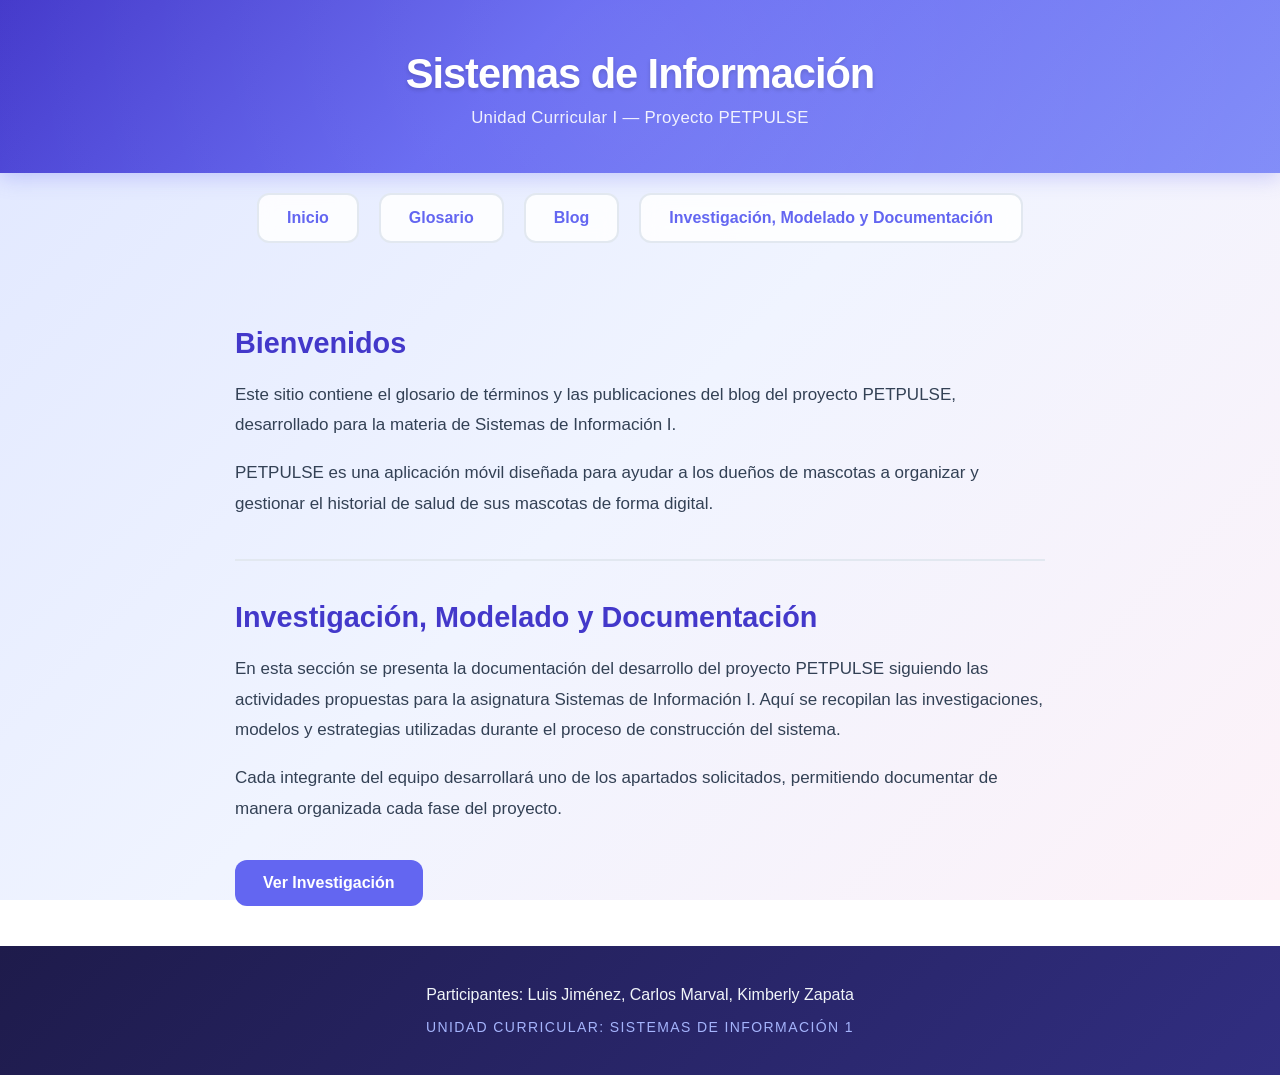
==== commit 49147d7b: "Add investigation button and update content Added a new button for investigation section and improve" ====
--- a/index.html
+++ b/index.html
@@ -129,6 +129,24 @@
       margin-bottom: 16px;
     }
 
+    .btn-investigacion{
+      display:inline-block;
+      margin-top:20px;
+      padding:14px 28px;
+      background:var(--primary-color);
+      color:white;
+      text-decoration:none;
+      border-radius:12px;
+      font-weight:600;
+      transition:.3s;
+    }
+
+    .btn-investigacion:hover{
+      background:var(--secondary-color);
+      transform:translateY(-2px);
+      box-shadow:0 4px 12px rgba(99,102,241,.3);
+    }
+
     footer {
       background: linear-gradient(135deg, #1e1b4b 0%, #312e81 100%);
       color: #f1f5f9;
@@ -174,12 +192,41 @@
   <a href="index.html">Inicio</a>
   <a href="glosario.html">Glosario</a>
   <a href="blog.html">Blog</a>
+
+  <a href="investigacion.html">Investigación, Modelado y Documentación</a>
+
 </nav>
 
 <div class="home-content">
+
   <h2>Bienvenidos</h2>
+
   <p>Este sitio contiene el glosario de términos y las publicaciones del blog del proyecto PETPULSE, desarrollado para la materia de Sistemas de Información I.</p>
-  <p>PETPULSE es una aplicación móvil diseñada para帮助 a los dueños de mascotas a organizar y gestionar el historial de salud de sus mascotas de forma digital.</p>
+
+  <p>PETPULSE es una aplicación móvil diseñada para ayudar a los dueños de mascotas a organizar y gestionar el historial de salud de sus mascotas de forma digital.</p>
+
+ 
+
+  <hr style="margin:40px 0;border:none;border-top:2px solid #e2e8f0;">
+
+  <h2>Investigación, Modelado y Documentación</h2>
+
+  <p>
+    En esta sección se presenta la documentación del desarrollo del proyecto
+    PETPULSE siguiendo las actividades propuestas para la asignatura
+    Sistemas de Información I. Aquí se recopilan las investigaciones,
+    modelos y estrategias utilizadas durante el proceso de construcción del sistema.
+  </p>
+
+  <p>
+    Cada integrante del equipo desarrollará uno de los apartados solicitados,
+    permitiendo documentar de manera organizada cada fase del proyecto.
+  </p>
+
+  <a class="btn-investigacion" href="investigacion.html">
+    Ver Investigación
+  </a>
+
 </div>
 
 <footer>
@@ -194,4 +241,4 @@
 </footer>
 
 </body>
-</html>+</html>
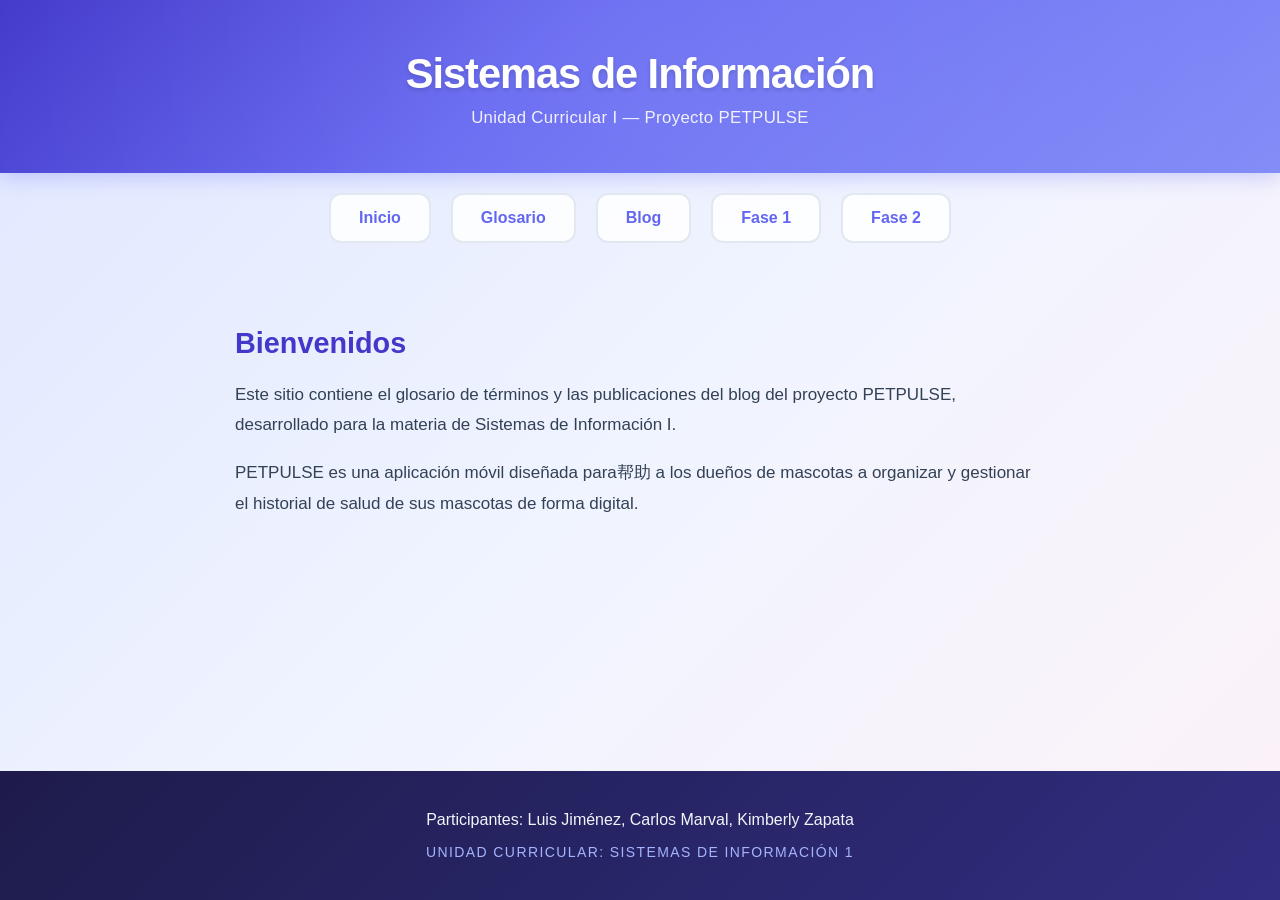
==== commit 255f6eea: "Feature: Fase 1 y Fase 2 de Investigacion, modelado y documentacion" ====
--- a/index.html
+++ b/index.html
@@ -129,24 +129,6 @@
       margin-bottom: 16px;
     }
 
-    .btn-investigacion{
-      display:inline-block;
-      margin-top:20px;
-      padding:14px 28px;
-      background:var(--primary-color);
-      color:white;
-      text-decoration:none;
-      border-radius:12px;
-      font-weight:600;
-      transition:.3s;
-    }
-
-    .btn-investigacion:hover{
-      background:var(--secondary-color);
-      transform:translateY(-2px);
-      box-shadow:0 4px 12px rgba(99,102,241,.3);
-    }
-
     footer {
       background: linear-gradient(135deg, #1e1b4b 0%, #312e81 100%);
       color: #f1f5f9;
@@ -192,41 +174,14 @@
   <a href="index.html">Inicio</a>
   <a href="glosario.html">Glosario</a>
   <a href="blog.html">Blog</a>
-
-  <a href="investigacion.html">Investigación, Modelado y Documentación</a>
-
+  <a href="fase1.html">Fase 1</a>
+  <a href="fase2.html">Fase 2</a>
 </nav>
 
 <div class="home-content">
-
   <h2>Bienvenidos</h2>
-
   <p>Este sitio contiene el glosario de términos y las publicaciones del blog del proyecto PETPULSE, desarrollado para la materia de Sistemas de Información I.</p>
-
-  <p>PETPULSE es una aplicación móvil diseñada para ayudar a los dueños de mascotas a organizar y gestionar el historial de salud de sus mascotas de forma digital.</p>
-
- 
-
-  <hr style="margin:40px 0;border:none;border-top:2px solid #e2e8f0;">
-
-  <h2>Investigación, Modelado y Documentación</h2>
-
-  <p>
-    En esta sección se presenta la documentación del desarrollo del proyecto
-    PETPULSE siguiendo las actividades propuestas para la asignatura
-    Sistemas de Información I. Aquí se recopilan las investigaciones,
-    modelos y estrategias utilizadas durante el proceso de construcción del sistema.
-  </p>
-
-  <p>
-    Cada integrante del equipo desarrollará uno de los apartados solicitados,
-    permitiendo documentar de manera organizada cada fase del proyecto.
-  </p>
-
-  <a class="btn-investigacion" href="investigacion.html">
-    Ver Investigación
-  </a>
-
+  <p>PETPULSE es una aplicación móvil diseñada para帮助 a los dueños de mascotas a organizar y gestionar el historial de salud de sus mascotas de forma digital.</p>
 </div>
 
 <footer>
@@ -241,4 +196,4 @@
 </footer>
 
 </body>
-</html>
+</html>
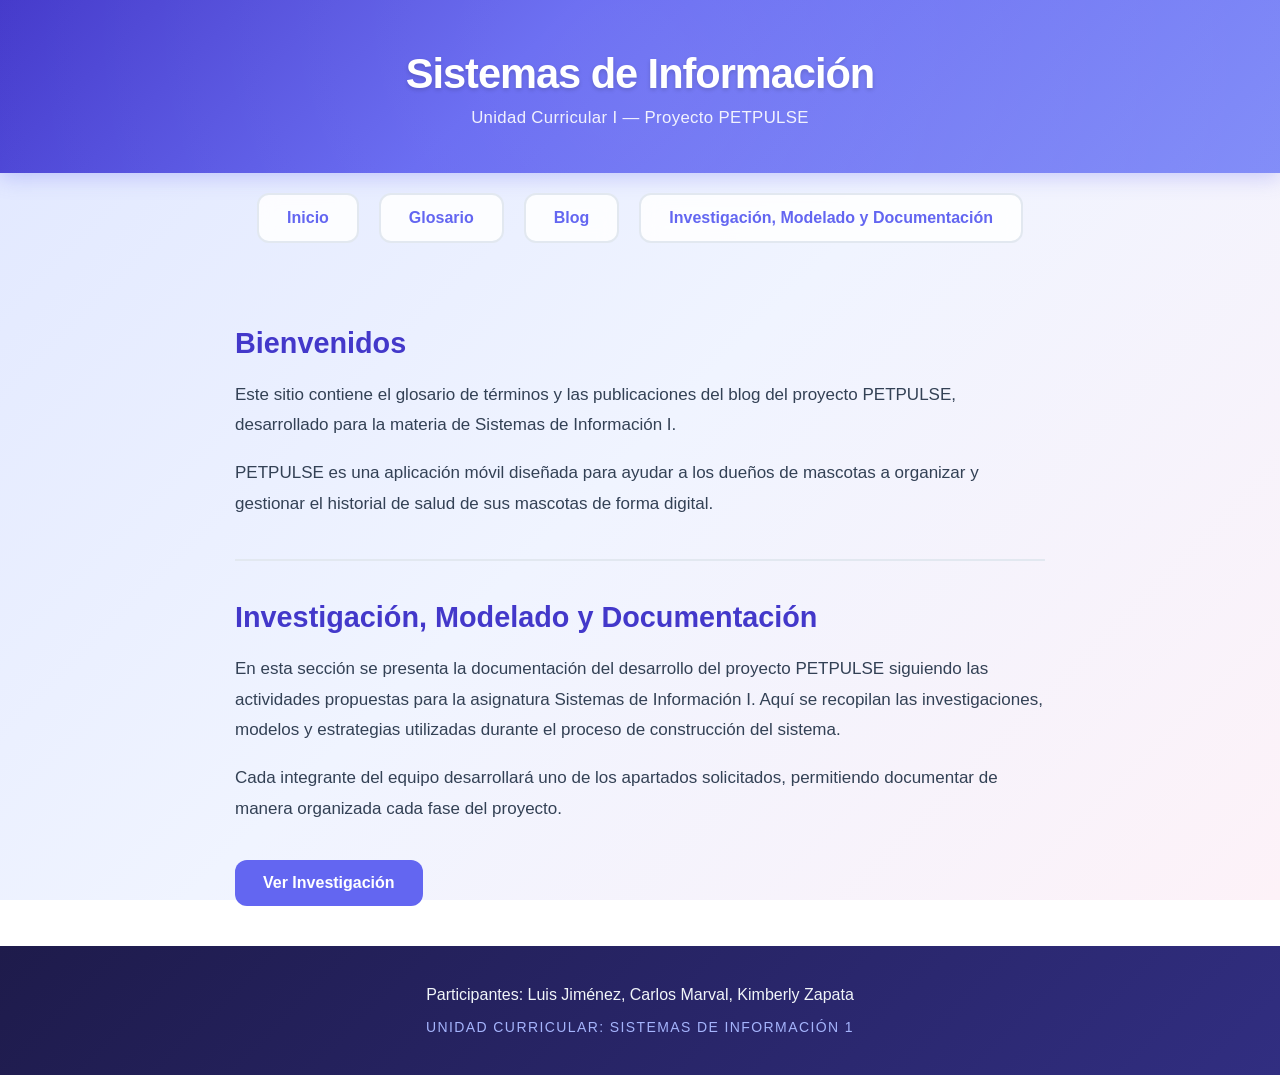
==== commit a53aa5f6: "Merge main: integración de Fase 1 y Fase 2 en investigacion.html" ====
--- a/index.html
+++ b/index.html
@@ -129,6 +129,24 @@
       margin-bottom: 16px;
     }
 
+    .btn-investigacion{
+      display:inline-block;
+      margin-top:20px;
+      padding:14px 28px;
+      background:var(--primary-color);
+      color:white;
+      text-decoration:none;
+      border-radius:12px;
+      font-weight:600;
+      transition:.3s;
+    }
+
+    .btn-investigacion:hover{
+      background:var(--secondary-color);
+      transform:translateY(-2px);
+      box-shadow:0 4px 12px rgba(99,102,241,.3);
+    }
+
     footer {
       background: linear-gradient(135deg, #1e1b4b 0%, #312e81 100%);
       color: #f1f5f9;
@@ -174,14 +192,41 @@
   <a href="index.html">Inicio</a>
   <a href="glosario.html">Glosario</a>
   <a href="blog.html">Blog</a>
-  <a href="fase1.html">Fase 1</a>
-  <a href="fase2.html">Fase 2</a>
+
+  <a href="investigacion.html">Investigación, Modelado y Documentación</a>
+
 </nav>
 
 <div class="home-content">
+
   <h2>Bienvenidos</h2>
+
   <p>Este sitio contiene el glosario de términos y las publicaciones del blog del proyecto PETPULSE, desarrollado para la materia de Sistemas de Información I.</p>
-  <p>PETPULSE es una aplicación móvil diseñada para帮助 a los dueños de mascotas a organizar y gestionar el historial de salud de sus mascotas de forma digital.</p>
+
+  <p>PETPULSE es una aplicación móvil diseñada para ayudar a los dueños de mascotas a organizar y gestionar el historial de salud de sus mascotas de forma digital.</p>
+
+ 
+
+  <hr style="margin:40px 0;border:none;border-top:2px solid #e2e8f0;">
+
+  <h2>Investigación, Modelado y Documentación</h2>
+
+  <p>
+    En esta sección se presenta la documentación del desarrollo del proyecto
+    PETPULSE siguiendo las actividades propuestas para la asignatura
+    Sistemas de Información I. Aquí se recopilan las investigaciones,
+    modelos y estrategias utilizadas durante el proceso de construcción del sistema.
+  </p>
+
+  <p>
+    Cada integrante del equipo desarrollará uno de los apartados solicitados,
+    permitiendo documentar de manera organizada cada fase del proyecto.
+  </p>
+
+  <a class="btn-investigacion" href="investigacion.html">
+    Ver Investigación
+  </a>
+
 </div>
 
 <footer>
@@ -196,4 +241,4 @@
 </footer>
 
 </body>
-</html>+</html>
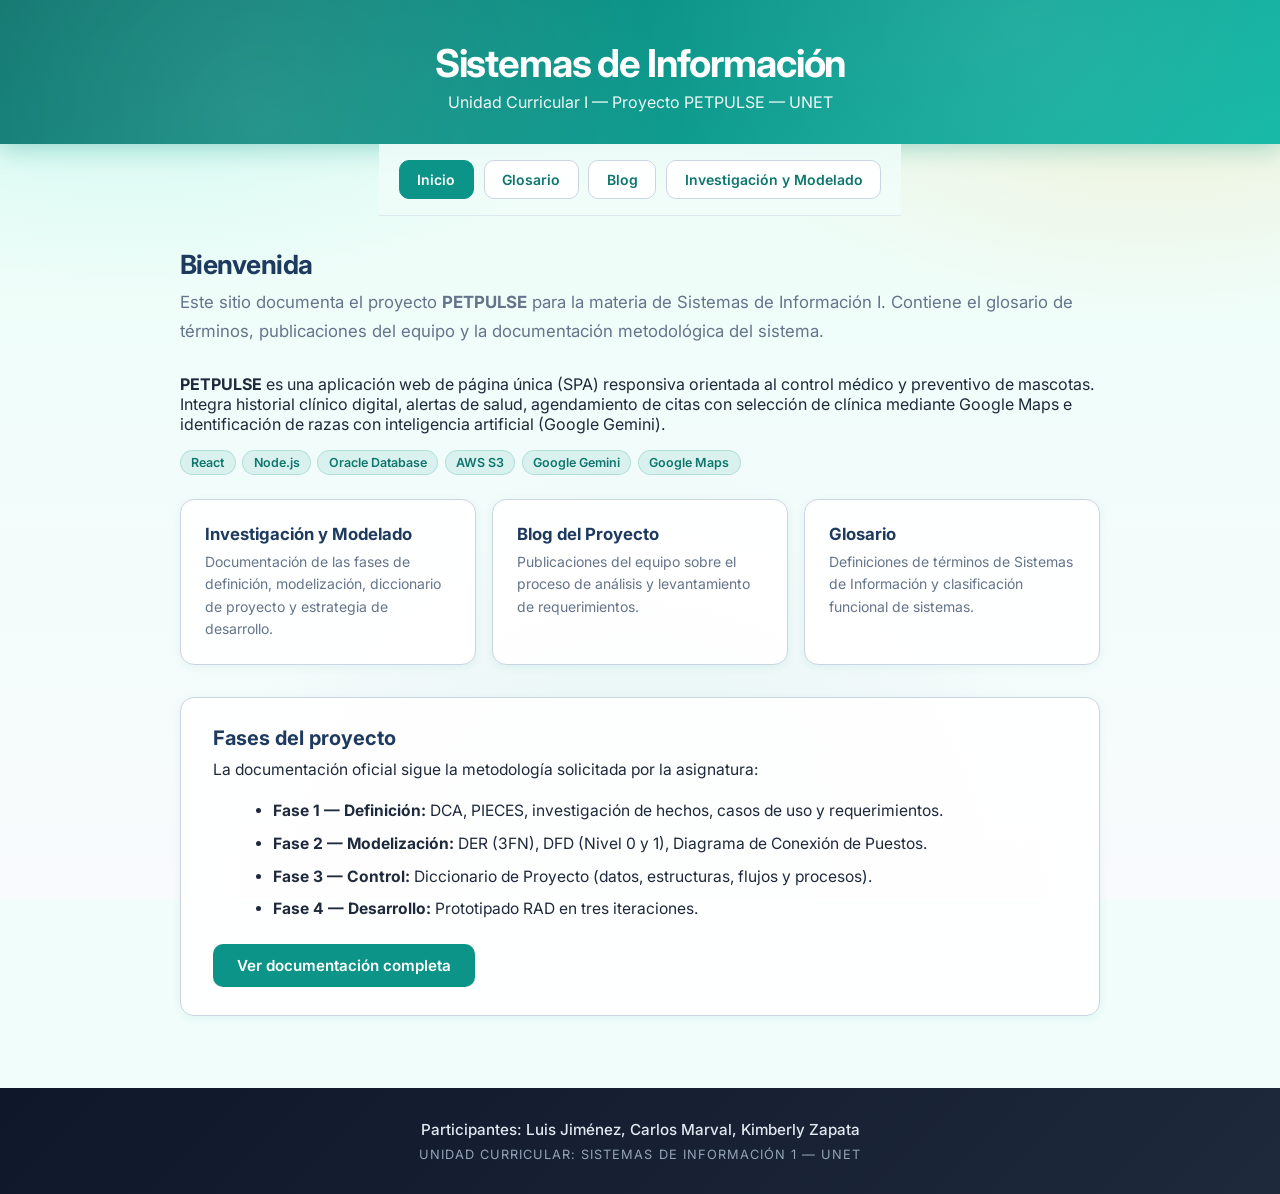
==== commit fca2b53a: "arreglo de formato y css" ====
--- a/index.html
+++ b/index.html
@@ -3,239 +3,85 @@
 <head>
   <meta charset="UTF-8">
   <meta name="viewport" content="width=device-width, initial-scale=1.0">
-  <title>Sistemas de Información</title>
-  <style>
-    :root {
-      --primary-color: #6366f1;
-      --primary-light: #818cf8;
-      --secondary-color: #4338ca;
-      --accent-color: #f59e0b;
-      --bg-light: #f0f4ff;
-      --bg-gradient: linear-gradient(135deg, #e0e7ff 0%, #f0f4ff 50%, #fdf2f8 100%);
-      --text-main: #334155;
-      --text-light: #64748b;
-      --border-color: #e2e8f0;
-      --card-bg: rgba(255,255,255,0.85);
-    }
-
-    * { box-sizing: border-box; }
-
-    body {
-      font-family: 'Segoe UI', Tahoma, Geneva, Verdana, sans-serif;
-      margin: 0;
-      padding: 0;
-      background: var(--bg-gradient);
-      background-attachment: fixed;
-      color: var(--text-main);
-      display: flex;
-      flex-direction: column;
-      min-height: 100vh;
-    }
-
-    header {
-      background: linear-gradient(135deg, #4338ca 0%, #6366f1 40%, #818cf8 100%);
-      color: white;
-      padding: 50px 20px 45px;
-      text-align: center;
-      box-shadow: 0 4px 20px rgba(99, 102, 241, 0.3);
-      position: relative;
-      overflow: hidden;
-    }
-
-    header::before {
-      content: '';
-      position: absolute;
-      top: -50%;
-      left: -50%;
-      width: 200%;
-      height: 200%;
-      background: radial-gradient(circle, rgba(255,255,255,0.08) 0%, transparent 60%);
-      animation: shimmer 8s ease-in-out infinite;
-    }
-
-    @keyframes shimmer {
-      0%, 100% { transform: translate(0, 0); }
-      50% { transform: translate(20px, -20px); }
-    }
-
-    header h1 {
-      margin: 0 0 10px 0;
-      font-size: 2.6rem;
-      letter-spacing: -0.025em;
-      position: relative;
-      z-index: 1;
-      text-shadow: 0 2px 4px rgba(0,0,0,0.15);
-    }
-
-    header .subtitle {
-      margin: 0;
-      font-size: 1.05rem;
-      opacity: 0.9;
-      position: relative;
-      z-index: 1;
-      font-weight: 300;
-      letter-spacing: 0.02em;
-    }
-
-    nav {
-      max-width: 850px;
-      margin: 0 auto;
-      padding: 20px;
-      display: flex;
-      justify-content: center;
-      gap: 20px;
-      flex-wrap: wrap;
-    }
-
-    nav a {
-      text-decoration: none;
-      background: var(--card-bg);
-      backdrop-filter: blur(10px);
-      border: 2px solid var(--border-color);
-      color: var(--primary-color);
-      padding: 14px 28px;
-      border-radius: 12px;
-      font-weight: 600;
-      font-size: 16px;
-      transition: all 0.3s;
-    }
-
-    nav a:hover {
-      background: var(--primary-color);
-      color: white;
-      border-color: var(--primary-color);
-      transform: translateY(-2px);
-      box-shadow: 0 4px 12px rgba(99, 102, 241, 0.3);
-    }
-
-    .home-content {
-      max-width: 850px;
-      margin: 0 auto;
-      padding: 40px 20px;
-      flex: 1;
-      width: 100%;
-    }
-
-    .home-content h2 {
-      color: var(--secondary-color);
-      font-size: 1.8rem;
-      margin-bottom: 20px;
-    }
-
-    .home-content p {
-      font-size: 17px;
-      line-height: 1.8;
-      color: var(--text-main);
-      margin-bottom: 16px;
-    }
-
-    .btn-investigacion{
-      display:inline-block;
-      margin-top:20px;
-      padding:14px 28px;
-      background:var(--primary-color);
-      color:white;
-      text-decoration:none;
-      border-radius:12px;
-      font-weight:600;
-      transition:.3s;
-    }
-
-    .btn-investigacion:hover{
-      background:var(--secondary-color);
-      transform:translateY(-2px);
-      box-shadow:0 4px 12px rgba(99,102,241,.3);
-    }
-
-    footer {
-      background: linear-gradient(135deg, #1e1b4b 0%, #312e81 100%);
-      color: #f1f5f9;
-      padding: 40px 20px;
-      text-align: center;
-      width: 100%;
-      margin-top: auto;
-    }
-
-    .footer-content {
-      max-width: 850px;
-      margin: 0 auto;
-    }
-
-    .footer-participants {
-      margin-bottom: 15px;
-      font-weight: 500;
-      font-size: 16px;
-    }
-
-    .footer-unit {
-      color: #a5b4fc;
-      font-size: 14px;
-      text-transform: uppercase;
-      letter-spacing: 0.1em;
-    }
-
-    @media (max-width: 600px) {
-      header { padding: 35px 15px 30px; }
-      header h1 { font-size: 1.8rem; }
-      nav a { padding: 12px 18px; font-size: 14px; }
-    }
-  </style>
+  <title>PETPULSE — Sistemas de Información I</title>
+  <link rel="stylesheet" href="css/styles.css">
 </head>
 <body>
 
-<header>
+<header class="encabezado-sitio">
   <h1>Sistemas de Información</h1>
-  <p class="subtitle">Unidad Curricular I &mdash; Proyecto PETPULSE</p>
+  <p class="subtitulo">Unidad Curricular I — Proyecto PETPULSE — UNET</p>
 </header>
 
-<nav>
-  <a href="index.html">Inicio</a>
+<nav class="navegacion-sitio">
+  <a href="index.html" class="activo">Inicio</a>
   <a href="glosario.html">Glosario</a>
   <a href="blog.html">Blog</a>
-
-  <a href="investigacion.html">Investigación, Modelado y Documentación</a>
-
+  <a href="investigacion.html">Investigación y Modelado</a>
 </nav>
 
-<div class="home-content">
+<div class="contenido-pagina">
 
-  <h2>Bienvenidos</h2>
-
-  <p>Este sitio contiene el glosario de términos y las publicaciones del blog del proyecto PETPULSE, desarrollado para la materia de Sistemas de Información I.</p>
-
-  <p>PETPULSE es una aplicación móvil diseñada para ayudar a los dueños de mascotas a organizar y gestionar el historial de salud de sus mascotas de forma digital.</p>
-
- 
-
-  <hr style="margin:40px 0;border:none;border-top:2px solid #e2e8f0;">
-
-  <h2>Investigación, Modelado y Documentación</h2>
-
-  <p>
-    En esta sección se presenta la documentación del desarrollo del proyecto
-    PETPULSE siguiendo las actividades propuestas para la asignatura
-    Sistemas de Información I. Aquí se recopilan las investigaciones,
-    modelos y estrategias utilizadas durante el proceso de construcción del sistema.
+  <h2>Bienvenida</h2>
+  <p class="introduccion">
+    Este sitio documenta el proyecto <strong>PETPULSE</strong> para la materia
+    de Sistemas de Información I. Contiene el glosario de términos,
+    publicaciones del equipo y la documentación metodológica del sistema.
   </p>
 
   <p>
-    Cada integrante del equipo desarrollará uno de los apartados solicitados,
-    permitiendo documentar de manera organizada cada fase del proyecto.
+    <strong>PETPULSE</strong> es una aplicación web de página única (SPA)
+    responsiva orientada al control médico y preventivo de mascotas. Integra
+    historial clínico digital, alertas de salud, agendamiento de citas con
+    selección de clínica mediante Google Maps e identificación de razas con
+    inteligencia artificial (Google Gemini).
   </p>
 
-  <a class="btn-investigacion" href="investigacion.html">
-    Ver Investigación
-  </a>
+  <div class="etiquetas-tecnologia">
+    <span class="etiqueta-tecnologia">React</span>
+    <span class="etiqueta-tecnologia">Node.js</span>
+    <span class="etiqueta-tecnologia">Oracle Database</span>
+    <span class="etiqueta-tecnologia">AWS S3</span>
+    <span class="etiqueta-tecnologia">Google Gemini</span>
+    <span class="etiqueta-tecnologia">Google Maps</span>
+  </div>
+
+  <div class="rejilla-inicio">
+    <a class="tarjeta-enlace" href="investigacion.html">
+      <h3>Investigación y Modelado</h3>
+      <p>Documentación de las fases de definición, modelización, diccionario de proyecto y estrategia de desarrollo.</p>
+    </a>
+    <a class="tarjeta-enlace" href="blog.html">
+      <h3>Blog del Proyecto</h3>
+      <p>Publicaciones del equipo sobre el proceso de análisis y levantamiento de requerimientos.</p>
+    </a>
+    <a class="tarjeta-enlace" href="glosario.html">
+      <h3>Glosario</h3>
+      <p>Definiciones de términos de Sistemas de Información y clasificación funcional de sistemas.</p>
+    </a>
+  </div>
+
+  <div class="tarjeta">
+    <h3>Fases del proyecto</h3>
+    <p>La documentación oficial sigue la metodología solicitada por la asignatura:</p>
+    <ul>
+      <li><strong>Fase 1 — Definición:</strong> DCA, PIECES, investigación de hechos, casos de uso y requerimientos.</li>
+      <li><strong>Fase 2 — Modelización:</strong> DER (3FN), DFD (Nivel 0 y 1), Diagrama de Conexión de Puestos.</li>
+      <li><strong>Fase 3 — Control:</strong> Diccionario de Proyecto (datos, estructuras, flujos y procesos).</li>
+      <li><strong>Fase 4 — Desarrollo:</strong> Prototipado RAD en tres iteraciones.</li>
+    </ul>
+    <a class="boton-primario" href="investigacion.html">Ver documentación completa</a>
+  </div>
 
 </div>
 
-<footer>
-  <div class="footer-content">
-    <div class="footer-participants">
+<footer class="pie-pagina">
+  <div class="contenido-pie">
+    <div class="participantes-pie">
       Participantes: Luis Jiménez, Carlos Marval, Kimberly Zapata
     </div>
-    <div class="footer-unit">
-      Unidad Curricular: Sistemas de Información 1
+    <div class="unidad-pie">
+      Unidad Curricular: Sistemas de Información 1 — UNET
     </div>
   </div>
 </footer>
--- a/css/styles.css
+++ b/css/styles.css
@@ -0,0 +1,662 @@
+@import url('https://fonts.googleapis.com/css2?family=Inter:wght@300;400;500;600;700&display=swap');
+
+:root {
+  --color-primario: #0d9488;
+  --color-primario-oscuro: #0f766e;
+  --color-primario-claro: #5eead4;
+  --color-secundario: #1e3a5f;
+  --color-acento: #f59e0b;
+  --fondo-base: #f0fdfa;
+  --fondo-superficie: rgba(255, 255, 255, 0.92);
+  --texto-principal: #1e293b;
+  --texto-secundario: #64748b;
+  --borde: #cbd5e1;
+  --sombra-pequena: 0 2px 8px rgba(13, 148, 136, 0.08);
+  --sombra-mediana: 0 8px 24px rgba(13, 148, 136, 0.12);
+  --radio-borde: 14px;
+  --ancho-maximo: 960px;
+}
+
+*, *::before, *::after { box-sizing: border-box; }
+
+html { scroll-behavior: smooth; }
+
+body {
+  font-family: 'Inter', 'Segoe UI', system-ui, sans-serif;
+  margin: 0;
+  padding: 0;
+  color: var(--texto-principal);
+  min-height: 100vh;
+  display: flex;
+  flex-direction: column;
+  background-color: var(--fondo-base);
+  background-image:
+    radial-gradient(ellipse 80% 60% at 10% 0%, rgba(94, 234, 212, 0.25) 0%, transparent 55%),
+    radial-gradient(ellipse 70% 50% at 90% 10%, rgba(245, 158, 11, 0.12) 0%, transparent 50%),
+    radial-gradient(circle at 50% 100%, rgba(13, 148, 136, 0.08) 0%, transparent 40%),
+    linear-gradient(180deg, #ecfdf5 0%, #f0fdfa 40%, #f8fafc 100%);
+  background-attachment: fixed;
+}
+
+.encabezado-sitio {
+  background: linear-gradient(135deg, #0f766e 0%, #0d9488 45%, #14b8a6 100%);
+  color: #fff;
+  padding: 2.5rem 1.25rem 2rem;
+  text-align: center;
+  position: relative;
+  overflow: hidden;
+  box-shadow: 0 4px 24px rgba(13, 148, 136, 0.35);
+}
+
+.encabezado-sitio::before {
+  content: '';
+  position: absolute;
+  inset: 0;
+  background:
+    radial-gradient(circle at 20% 80%, rgba(255,255,255,0.1) 0%, transparent 40%),
+    radial-gradient(circle at 80% 20%, rgba(255,255,255,0.08) 0%, transparent 35%);
+  pointer-events: none;
+}
+
+.encabezado-sitio h1 {
+  margin: 0 0 0.4rem;
+  font-size: clamp(1.6rem, 4vw, 2.4rem);
+  font-weight: 700;
+  letter-spacing: -0.03em;
+  position: relative;
+  z-index: 1;
+}
+
+.encabezado-sitio .subtitulo {
+  margin: 0;
+  font-size: 1rem;
+  font-weight: 400;
+  opacity: 0.92;
+  position: relative;
+  z-index: 1;
+}
+
+.navegacion-sitio {
+  max-width: var(--ancho-maximo);
+  margin: 0 auto;
+  padding: 1rem 1.25rem;
+  display: flex;
+  justify-content: center;
+  gap: 0.6rem;
+  flex-wrap: wrap;
+  position: sticky;
+  top: 0;
+  z-index: 100;
+  background: rgba(240, 253, 250, 0.85);
+  backdrop-filter: blur(12px);
+  border-bottom: 1px solid rgba(203, 213, 225, 0.5);
+}
+
+.navegacion-sitio a {
+  text-decoration: none;
+  background: var(--fondo-superficie);
+  border: 1.5px solid var(--borde);
+  color: var(--color-primario-oscuro);
+  padding: 0.6rem 1.1rem;
+  border-radius: 10px;
+  font-weight: 600;
+  font-size: 0.875rem;
+  transition: all 0.2s ease;
+  white-space: nowrap;
+}
+
+.navegacion-sitio a:hover {
+  background: var(--color-primario);
+  color: #fff;
+  border-color: var(--color-primario);
+  transform: translateY(-1px);
+  box-shadow: var(--sombra-pequena);
+}
+
+.navegacion-sitio a.activo {
+  background: var(--color-primario);
+  color: #fff;
+  border-color: var(--color-primario);
+}
+
+.contenido-pagina {
+  max-width: var(--ancho-maximo);
+  margin: 0 auto;
+  padding: 2rem 1.25rem 3rem;
+  flex: 1;
+  width: 100%;
+}
+
+.contenido-pagina > h2 {
+  color: var(--color-secundario);
+  font-size: 1.65rem;
+  margin: 0 0 0.5rem;
+  letter-spacing: -0.02em;
+}
+
+.contenido-pagina > p.introduccion {
+  font-size: 1.05rem;
+  line-height: 1.75;
+  color: var(--texto-secundario);
+  margin: 0 0 1.75rem;
+}
+
+.tarjeta {
+  background: var(--fondo-superficie);
+  border: 1.5px solid var(--borde);
+  border-radius: var(--radio-borde);
+  padding: 1.75rem 2rem;
+  margin-bottom: 1.5rem;
+  box-shadow: var(--sombra-pequena);
+}
+
+.tarjeta h3 {
+  color: var(--color-secundario);
+  font-size: 1.25rem;
+  margin: 0 0 0.35rem;
+  display: flex;
+  align-items: center;
+  gap: 0.65rem;
+}
+
+.tarjeta h4 {
+  color: var(--color-primario-oscuro);
+  font-size: 1.05rem;
+  margin: 1.4rem 0 0.5rem;
+}
+
+.tarjeta h5 {
+  color: var(--texto-principal);
+  font-size: 0.95rem;
+  margin: 1rem 0 0.4rem;
+}
+
+.tarjeta p {
+  font-size: 0.975rem;
+  line-height: 1.75;
+  margin: 0 0 0.85rem;
+}
+
+.tarjeta ul, .tarjeta ol {
+  margin: 0.4rem 0 0.85rem 1.25rem;
+  line-height: 1.75;
+  font-size: 0.975rem;
+}
+
+.tarjeta li { margin-bottom: 0.35rem; }
+
+.numero-seccion {
+  display: inline-flex;
+  align-items: center;
+  justify-content: center;
+  min-width: 2rem;
+  height: 2rem;
+  background: var(--color-primario);
+  color: #fff;
+  border-radius: 8px;
+  font-size: 0.9rem;
+  font-weight: 700;
+  flex-shrink: 0;
+}
+
+.responsable {
+  font-size: 0.75rem;
+  text-transform: uppercase;
+  letter-spacing: 0.07em;
+  color: var(--color-acento);
+  font-weight: 600;
+  margin: 0 0 1rem 2.65rem;
+}
+
+.navegacion-fases {
+  display: grid;
+  grid-template-columns: repeat(auto-fit, minmax(200px, 1fr));
+  gap: 0.75rem;
+  margin-bottom: 2rem;
+}
+
+.navegacion-fases a {
+  display: flex;
+  flex-direction: column;
+  gap: 0.25rem;
+  padding: 1rem 1.1rem;
+  background: var(--fondo-superficie);
+  border: 1.5px solid var(--borde);
+  border-radius: 12px;
+  text-decoration: none;
+  color: var(--texto-principal);
+  transition: all 0.2s;
+  box-shadow: var(--sombra-pequena);
+}
+
+.navegacion-fases a:hover {
+  border-color: var(--color-primario);
+  transform: translateY(-2px);
+  box-shadow: var(--sombra-mediana);
+}
+
+.navegacion-fases .etiqueta-fase {
+  font-size: 0.7rem;
+  font-weight: 700;
+  text-transform: uppercase;
+  letter-spacing: 0.06em;
+  color: var(--color-primario);
+}
+
+.navegacion-fases .titulo-fase {
+  font-size: 0.9rem;
+  font-weight: 600;
+  color: var(--color-secundario);
+  line-height: 1.35;
+}
+
+.contenedor-tabla {
+  overflow-x: auto;
+  margin: 1rem 0;
+  border-radius: 10px;
+  border: 1px solid var(--borde);
+}
+
+table.tabla-datos {
+  width: 100%;
+  border-collapse: collapse;
+  font-size: 0.9rem;
+}
+
+table.tabla-datos th {
+  background: var(--color-primario);
+  color: #fff;
+  text-align: left;
+  padding: 0.65rem 0.85rem;
+  font-weight: 600;
+  font-size: 0.8rem;
+  text-transform: uppercase;
+  letter-spacing: 0.04em;
+}
+
+table.tabla-datos td {
+  padding: 0.6rem 0.85rem;
+  border-bottom: 1px solid var(--borde);
+  vertical-align: top;
+  line-height: 1.5;
+}
+
+table.tabla-datos tr:last-child td { border-bottom: none; }
+
+table.tabla-datos tr:nth-child(even) td {
+  background: rgba(13, 148, 136, 0.03);
+}
+
+table.tabla-datos code {
+  background: rgba(13, 148, 136, 0.1);
+  padding: 0.1rem 0.35rem;
+  border-radius: 4px;
+  font-size: 0.85em;
+  color: var(--color-primario-oscuro);
+}
+
+.contenedor-imagen {
+  margin: 1.25rem 0;
+  text-align: center;
+}
+
+.contenedor-imagen img {
+  max-width: 100%;
+  height: auto;
+  border-radius: 10px;
+  border: 1.5px solid var(--borde);
+  box-shadow: var(--sombra-pequena);
+}
+
+.pie-imagen {
+  font-size: 0.8rem;
+  color: var(--texto-secundario);
+  margin-top: 0.5rem;
+  font-style: italic;
+}
+
+.rejilla-iteraciones {
+  display: grid;
+  grid-template-columns: repeat(auto-fit, minmax(240px, 1fr));
+  gap: 1rem;
+  margin-top: 1rem;
+}
+
+.item-iteracion {
+  background: rgba(13, 148, 136, 0.04);
+  border: 1px solid var(--borde);
+  border-left: 4px solid var(--color-primario);
+  border-radius: 10px;
+  padding: 1.1rem 1.2rem;
+}
+
+.item-iteracion .etiqueta-iteracion {
+  font-size: 0.7rem;
+  font-weight: 700;
+  color: var(--color-primario);
+  text-transform: uppercase;
+  letter-spacing: 0.05em;
+  margin-bottom: 0.35rem;
+}
+
+.item-iteracion h5 {
+  margin: 0 0 0.5rem;
+  color: var(--color-secundario);
+  font-size: 0.95rem;
+}
+
+.item-iteracion ul {
+  margin: 0;
+  padding-left: 1.1rem;
+  font-size: 0.875rem;
+  line-height: 1.65;
+}
+
+.rejilla-inicio {
+  display: grid;
+  grid-template-columns: repeat(auto-fit, minmax(260px, 1fr));
+  gap: 1rem;
+  margin: 1.5rem 0 2rem;
+}
+
+.tarjeta-enlace {
+  background: var(--fondo-superficie);
+  border: 1.5px solid var(--borde);
+  border-radius: var(--radio-borde);
+  padding: 1.5rem;
+  text-decoration: none;
+  color: inherit;
+  transition: all 0.2s;
+  box-shadow: var(--sombra-pequena);
+}
+
+.tarjeta-enlace:hover {
+  border-color: var(--color-primario);
+  transform: translateY(-3px);
+  box-shadow: var(--sombra-mediana);
+}
+
+.tarjeta-enlace h3 {
+  margin: 0 0 0.4rem;
+  color: var(--color-secundario);
+  font-size: 1.05rem;
+}
+
+.tarjeta-enlace p {
+  margin: 0;
+  font-size: 0.875rem;
+  color: var(--texto-secundario);
+  line-height: 1.6;
+}
+
+.boton-primario {
+  display: inline-block;
+  margin-top: 0.5rem;
+  padding: 0.75rem 1.5rem;
+  background: var(--color-primario);
+  color: #fff;
+  text-decoration: none;
+  border-radius: 10px;
+  font-weight: 600;
+  font-size: 0.95rem;
+  transition: all 0.2s;
+}
+
+.boton-primario:hover {
+  background: var(--color-primario-oscuro);
+  transform: translateY(-1px);
+  box-shadow: var(--sombra-pequena);
+}
+
+.etiquetas-tecnologia {
+  display: flex;
+  flex-wrap: wrap;
+  gap: 0.4rem;
+  margin: 0.75rem 0;
+}
+
+.etiqueta-tecnologia {
+  background: rgba(13, 148, 136, 0.1);
+  color: var(--color-primario-oscuro);
+  padding: 0.25rem 0.65rem;
+  border-radius: 999px;
+  font-size: 0.78rem;
+  font-weight: 600;
+  border: 1px solid rgba(13, 148, 136, 0.2);
+}
+
+.tarjeta-blog {
+  background: var(--fondo-superficie);
+  border-radius: var(--radio-borde);
+  padding: 1.75rem 2rem;
+  margin-bottom: 1.25rem;
+  border-left: 4px solid var(--color-primario);
+  box-shadow: var(--sombra-pequena);
+}
+
+.tarjeta-blog h3 {
+  margin: 0 0 0.75rem;
+  font-size: 1.15rem;
+  color: var(--color-secundario);
+}
+
+.tarjeta-blog p {
+  margin: 0 0 0.75rem;
+  font-size: 0.975rem;
+  line-height: 1.75;
+}
+
+.tarjeta-blog .metadatos {
+  font-size: 0.8rem;
+  color: var(--texto-secundario);
+  margin-bottom: 0.75rem;
+}
+
+.tarjeta-blog .autor {
+  font-size: 0.85rem;
+  font-weight: 600;
+  color: var(--color-primario-oscuro);
+  text-align: right;
+  margin-top: 1rem;
+}
+
+.tarjeta-blog .enlace-documento {
+  display: inline-block;
+  margin-top: 0.5rem;
+  color: var(--color-primario);
+  font-weight: 600;
+  font-size: 0.875rem;
+  text-decoration: none;
+}
+
+.tarjeta-blog .enlace-documento:hover { text-decoration: underline; }
+
+.buscador-glosario {
+  width: 100%;
+  padding: 0.9rem 1rem;
+  margin-bottom: 1.5rem;
+  border: 1.5px solid var(--borde);
+  border-radius: 12px;
+  font-size: 1rem;
+  font-family: inherit;
+  background: var(--fondo-superficie);
+  transition: border-color 0.2s, box-shadow 0.2s;
+}
+
+.buscador-glosario:focus {
+  outline: none;
+  border-color: var(--color-primario);
+  box-shadow: 0 0 0 3px rgba(13, 148, 136, 0.15);
+}
+
+.indice-alfabetico {
+  display: flex;
+  flex-wrap: wrap;
+  gap: 0.5rem;
+  margin-bottom: 2rem;
+  justify-content: center;
+}
+
+.boton-letra {
+  background: var(--fondo-superficie);
+  border: 1.5px solid var(--borde);
+  color: var(--color-primario-oscuro);
+  padding: 0.45rem 0.9rem;
+  border-radius: 8px;
+  cursor: pointer;
+  text-decoration: none;
+  font-weight: 700;
+  font-size: 0.875rem;
+  transition: all 0.2s;
+}
+
+.boton-letra:hover {
+  background: var(--color-primario);
+  color: #fff;
+  border-color: var(--color-primario);
+}
+
+.boton-letra.destacado {
+  background: var(--color-acento);
+  color: #fff;
+  border-color: var(--color-acento);
+}
+
+.grupo-letra { margin-top: 2rem; }
+
+.titulo-letra {
+  font-size: 1.5rem;
+  color: var(--color-secundario);
+  margin-bottom: 1rem;
+  padding-bottom: 0.5rem;
+  border-bottom: 2px solid var(--color-primario-claro);
+  display: inline-block;
+}
+
+.lista-glosario { list-style: none; padding: 0; margin: 0; }
+
+.item-glosario {
+  background: var(--fondo-superficie);
+  border: 1px solid var(--borde);
+  border-left: 4px solid var(--color-primario);
+  padding: 1.25rem 1.5rem;
+  margin-bottom: 0.75rem;
+  border-radius: 10px;
+}
+
+.nombre-termino {
+  font-size: 1.05rem;
+  color: var(--color-primario-oscuro);
+  margin: 0 0 0.4rem;
+  font-weight: 700;
+}
+
+.definicion-termino {
+  color: var(--texto-principal);
+  margin: 0;
+  font-size: 0.925rem;
+  line-height: 1.65;
+}
+
+.pie-pagina {
+  background: linear-gradient(135deg, #0f172a 0%, #1e293b 100%);
+  color: #e2e8f0;
+  padding: 2rem 1.25rem;
+  text-align: center;
+  margin-top: auto;
+}
+
+.contenido-pie { max-width: var(--ancho-maximo); margin: 0 auto; }
+
+.participantes-pie {
+  margin-bottom: 0.5rem;
+  font-weight: 500;
+  font-size: 0.95rem;
+}
+
+.unidad-pie {
+  color: #94a3b8;
+  font-size: 0.8rem;
+  text-transform: uppercase;
+  letter-spacing: 0.08em;
+}
+
+.intro {
+  font-size: 1.05rem;
+  line-height: 1.75;
+  color: var(--texto-secundario);
+  margin: 0 0 1.75rem;
+}
+
+.insignia {
+  display: inline-block;
+  background: rgba(255, 255, 255, 0.2);
+  color: #fff;
+  padding: 0.3rem 0.8rem;
+  border-radius: 999px;
+  font-size: 0.78rem;
+  font-weight: 600;
+  border: 1px solid rgba(255, 255, 255, 0.3);
+}
+
+.caja-info {
+  background: rgba(13, 148, 136, 0.06);
+  border-left: 4px solid var(--color-primario);
+  border-radius: 0 10px 10px 0;
+  padding: 1rem 1.25rem;
+  margin: 1rem 0;
+  font-size: 0.925rem;
+  line-height: 1.65;
+}
+
+.caja-nota {
+  background: rgba(245, 158, 11, 0.06);
+  border-left: 4px solid var(--color-acento);
+  border-radius: 0 10px 10px 0;
+  padding: 1rem 1.25rem;
+  margin: 1rem 0;
+  font-size: 0.925rem;
+  line-height: 1.65;
+}
+
+.etiquetas-tech {
+  display: flex;
+  flex-wrap: wrap;
+  gap: 0.4rem;
+  margin: 0.75rem 0;
+}
+
+.etiqueta-tech {
+  background: rgba(13, 148, 136, 0.1);
+  color: var(--color-primario-oscuro);
+  padding: 0.25rem 0.65rem;
+  border-radius: 999px;
+  font-size: 0.78rem;
+  font-weight: 600;
+  border: 1px solid rgba(13, 148, 136, 0.2);
+}
+
+.buscador-envoltura {
+  position: relative;
+  margin-bottom: 1.5rem;
+}
+
+.buscador-icono {
+  position: absolute;
+  left: 1rem;
+  top: 50%;
+  transform: translateY(-50%);
+  font-size: 1.1rem;
+  pointer-events: none;
+}
+
+.buscador-glosario {
+  padding-left: 2.8rem;
+}
+
+@media (max-width: 640px) {
+  .tarjeta { padding: 1.25rem 1.1rem; }
+  .responsable { margin-left: 0; }
+  .tarjeta h3 { flex-wrap: wrap; }
+  .navegacion-sitio a { font-size: 0.8rem; padding: 0.5rem 0.75rem; }
+}
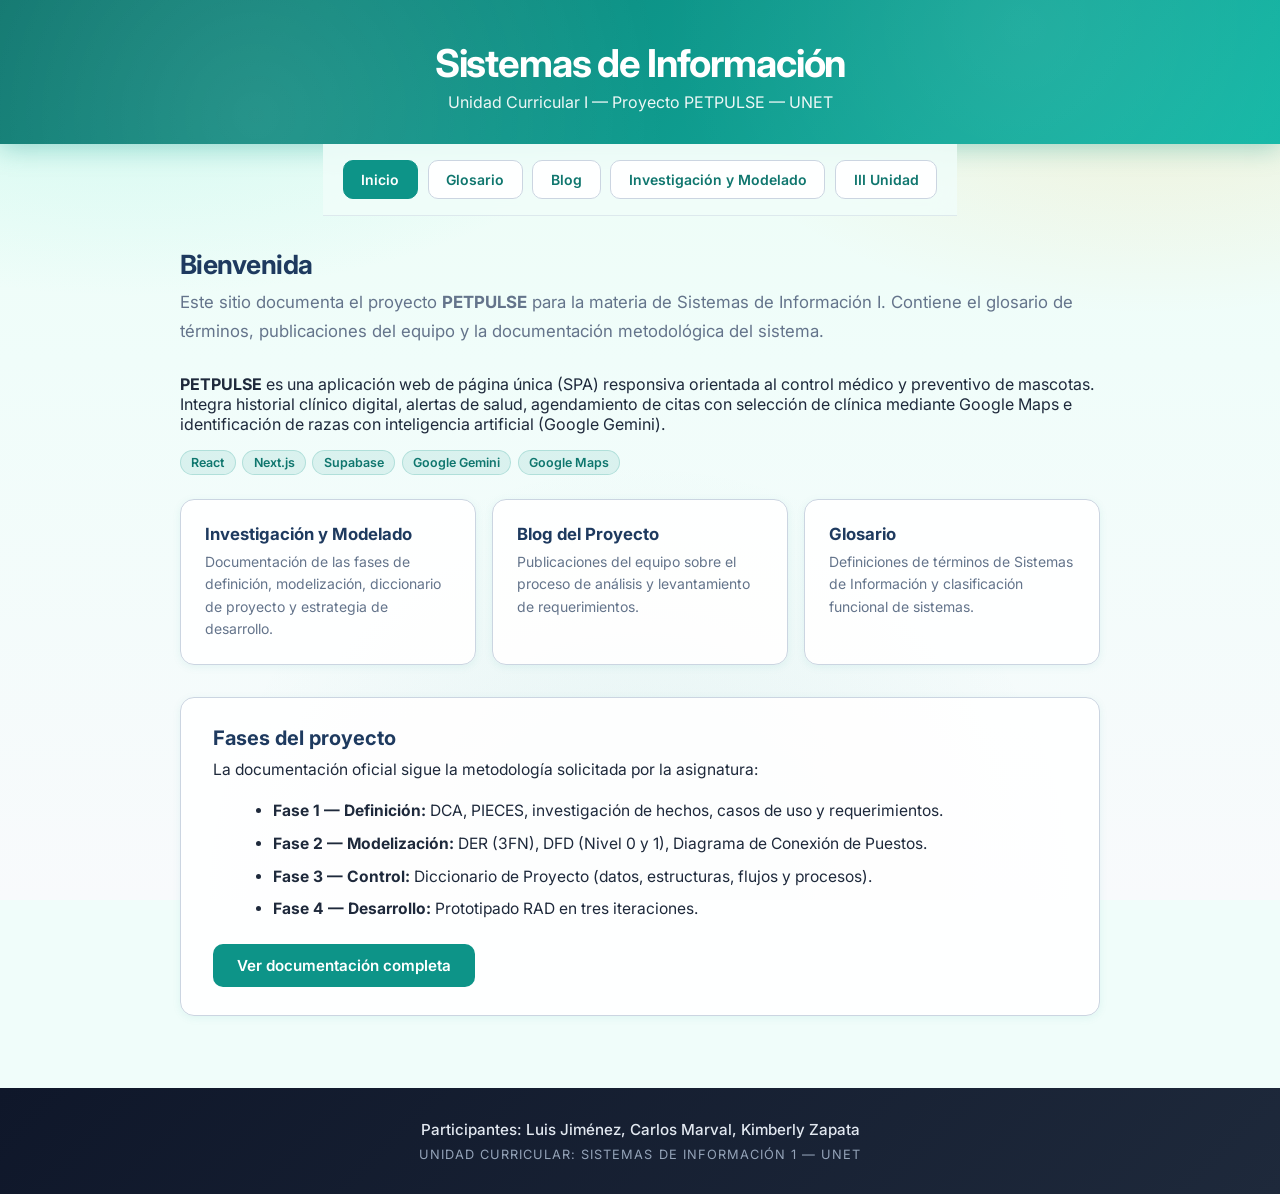
==== commit fc2cd78e: "Agrega III Unidad y actualiza stack a Supabase/Next.js" ====
--- a/index.html
+++ b/index.html
@@ -18,6 +18,7 @@
   <a href="glosario.html">Glosario</a>
   <a href="blog.html">Blog</a>
   <a href="investigacion.html">Investigación y Modelado</a>
+  <a href="unidad3.html">III Unidad</a>
 </nav>
 
 <div class="contenido-pagina">
@@ -39,9 +40,8 @@
 
   <div class="etiquetas-tecnologia">
     <span class="etiqueta-tecnologia">React</span>
-    <span class="etiqueta-tecnologia">Node.js</span>
-    <span class="etiqueta-tecnologia">Oracle Database</span>
-    <span class="etiqueta-tecnologia">AWS S3</span>
+    <span class="etiqueta-tecnologia">Next.js</span>
+    <span class="etiqueta-tecnologia">Supabase</span>
     <span class="etiqueta-tecnologia">Google Gemini</span>
     <span class="etiqueta-tecnologia">Google Maps</span>
   </div>
@@ -87,4 +87,4 @@
 </footer>
 
 </body>
-</html>
+</html>
